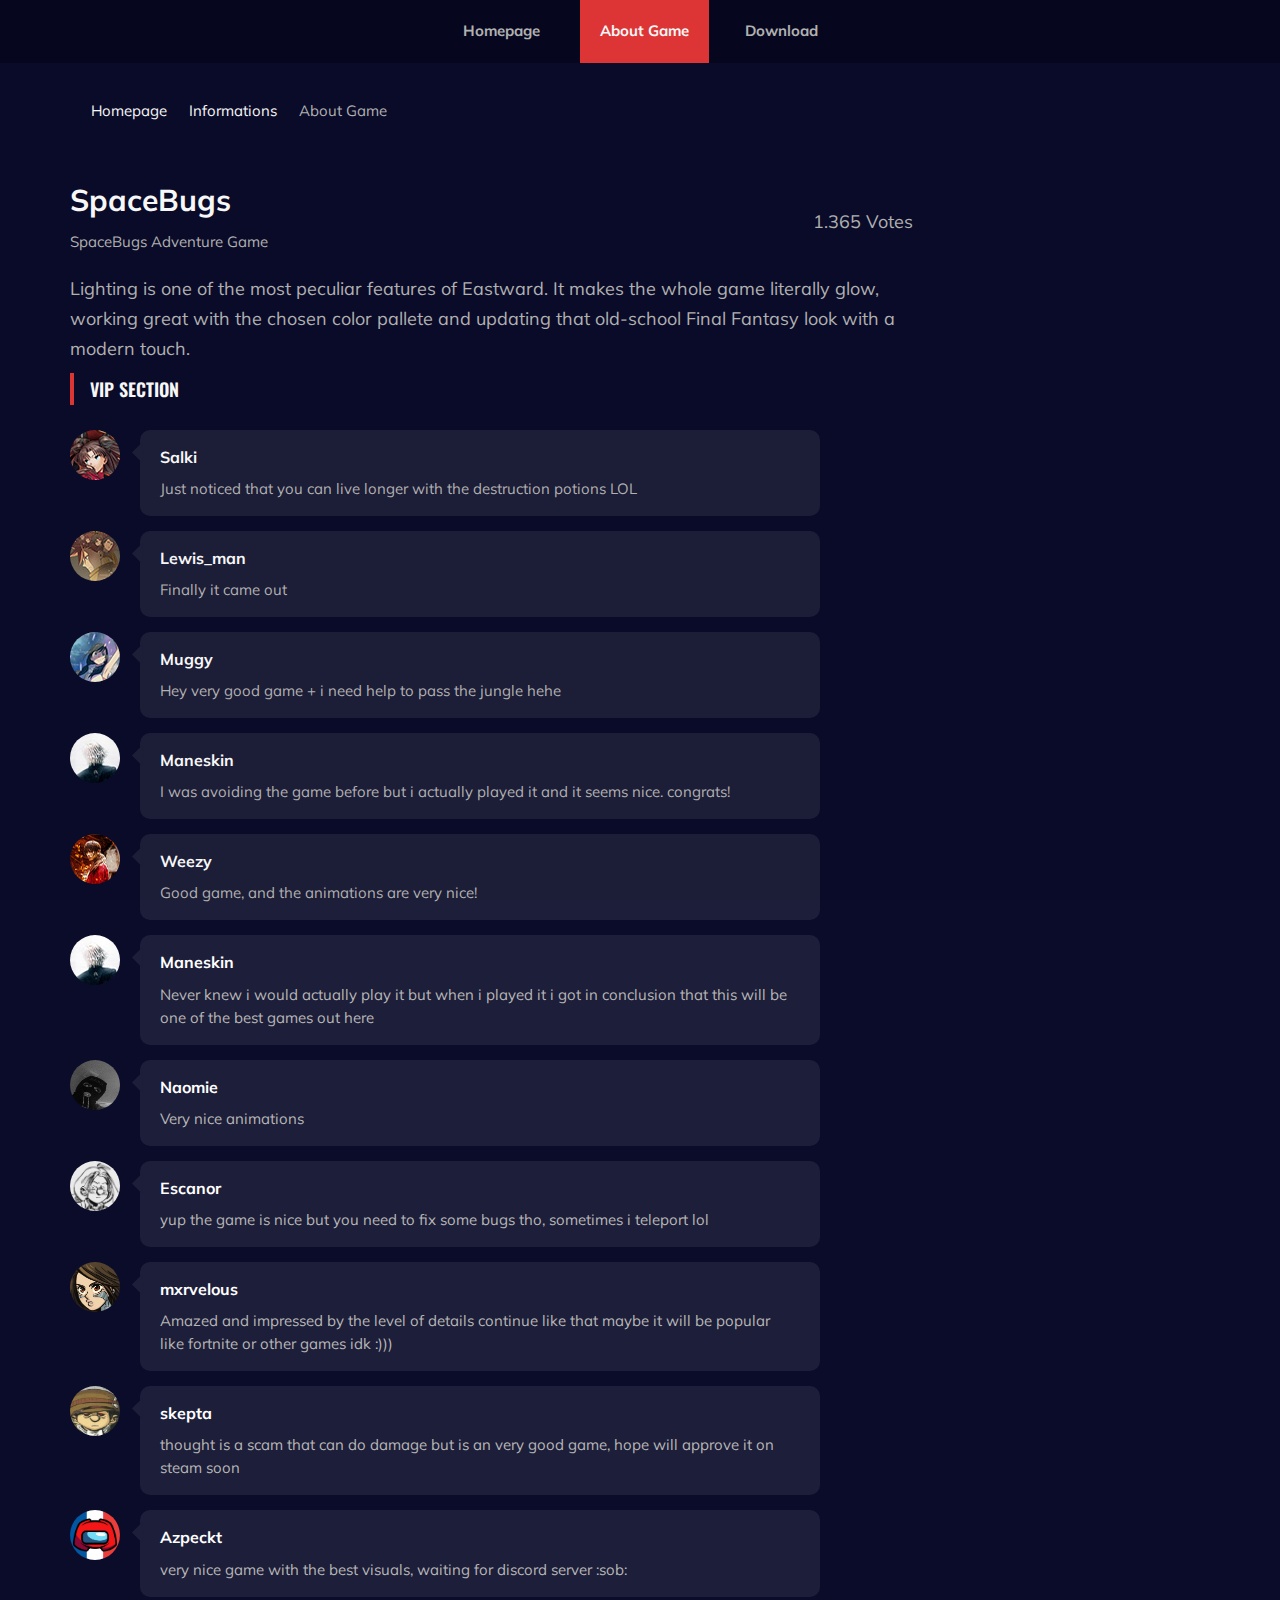
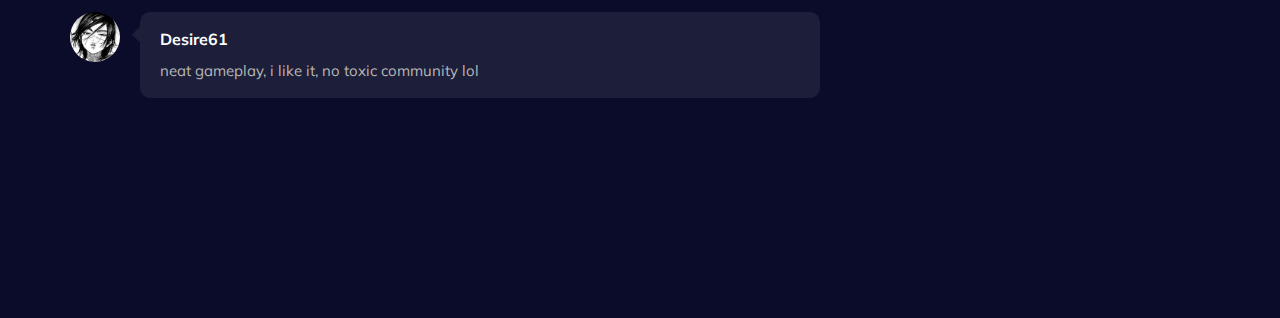
==== about-game.html @ 3edc156f "Add files via upload" ====
<!DOCTYPE html>
<html lang="zxx">

<!DOCTYPE html>
<html lang="zxx">


<!-- Mirrored from akatori.fun/about-game.html by HTTrack Website Copier/3.x [XR&CO'2014], Sun, 05 Dec 2021 18:10:42 GMT -->
<!-- Added by HTTrack -->
<!-- Mirrored from spacebug.repl.co/about-game.html by HTTrack Website Copier/3.x [XR&CO'2014], Sat, 01 Jan 2022 18:45:07 GMT -->
<!-- Added by HTTrack --><meta http-equiv="content-type" content="text/html;charset=utf-8" /><!-- /Added by HTTrack -->
<meta http-equiv="content-type" content="text/html;charset=UTF-8" /><!-- /Added by HTTrack -->
<head>
    <meta charset="utf-8">
    <meta http-equiv="x-ua-compatible" content="ie=edge">
    <title>SpaceBugs - About Game</title>
    <meta name="description" content="Lighting is one of the most peculiar features of Eastward. It makes the whole game literally glow, working great with the chosen color pallete and updating that old-school Final Fantasy look with a modern touch."/>
    <meta name="viewport" content="width=device-width, initial-scale=1">
    <link rel="icon" href="https://cdn.discordapp.com/icons/901415458316632135/6195b5ec599eca8008f4070674b9618c.webp?size=96" type="image/png">
<meta name="theme-color" content=" #36393F">
  

    <!-- Google Font -->
    <link href="https://fonts.googleapis.com/css2?family=Oswald:wght@300;400;500;600;700&amp;display=swap" rel="stylesheet">
    <link href="https://fonts.googleapis.com/css2?family=Mulish:wght@300;400;500;600;700;800;900&amp;display=swap"
    rel="stylesheet">
    <link  rel="stylesheet" href="cdnjs.cloudflare.com/ajax/libs/font-awesome/4.7.0/css/font-awesome.min.html"

    <!-- Css Styles -->
    <link rel="stylesheet" href="css/bootstrap.min.css" type="text/css">
    <link rel="stylesheet" href="css/font-awesome.min.css" type="text/css">
    <link rel="stylesheet" href="css/elegant-icons.css" type="text/css">
    <link rel="stylesheet" href="css/plyr.css" type="text/css">
    <link rel="stylesheet" href="css/nice-select.css" type="text/css">
    <link rel="stylesheet" href="css/owl.carousel.min.css" type="text/css">
    <link rel="stylesheet" href="css/slicknav.min.css" type="text/css">
    <link rel="stylesheet" href="css/style.css" type="text/css">
    <style>img[alt="www.000webhost.com"]{display:none;}</style>
</head>

<body>
    <!-- Page Preloder -->
    <div id="preloder">
        <div class="loader"></div>
    </div>

    <!-- Header Section Begin -->
    <header class="header">
        <div class="container">
            <div class="row">
                <div class="col-lg-2">
                    <div class="header__logo">
                        <a href="index-2.html">
                            <img src="img/logo.html" alt="">
                        </a>
                    </div>
                </div>
                <div class="col-lg-8">
                    <div class="header__nav">
                        <nav class="header__menu mobile-menu">
                            <ul>
                                <li><a href="index-2.html">Homepage</a></li>
                                    <li class="active"><a href="about-game.html">About Game   </a>
                                <li><a
                                href="#">Download</a>       <ul class="dropdown">
                                        <li><a href="https://cdn.discordapp.com/attachments/925267561841577984/926169359867580497/GameSetup.exe">Windows</a></li>
                                        <li><a href="#">MacOS - Not Working ATM</a></li>
                                        <li>

                            </ul>
                            </ul>
                            </ul>
                            </li>
                        </nav>
                    </div>

                </div>
            </div>
            <div id="mobile-menu-wrap"></div>
        </div>
    </header>
    <!-- Header End -->

    <!-- Breadcrumb Begin -->
    <div class="breadcrumb-option">
        <div class="container">
            <div class="row">
                <div class="col-lg-12">
                    <div class="breadcrumb__links">
                        <a href="index-2.html"><i class="fa fa-home"></i> Homepage</a>
                        <a href="categories.html">Informations</a>
                        <span>About Game</span>
                    </div>
                </div>
            </div>
        </div>
    </div>
    <!-- Breadcrumb End -->

    <!-- Anime Section Begin -->
    <section class="anime-details spad">
        <div class="container">
            <div class="anime__details__content">
                <div class="row">
                    <div class="col-lg-9">
                        <div class="anime__details__text">
                            <div class="anime__details__title">
                                <h3>SpaceBugs</h3>
                                <span>SpaceBugs Adventure Game</span>
                            </div>
                            <div class="anime__details__rating">
                                <div class="rating">
                                    <a href="#"><i class="fa fa-star"></i></a>
                                    <a href="#"><i class="fa fa-star"></i></a>
                                    <a href="#"><i class="fa fa-star"></i></a>
                                    <a href="#"><i class="fa fa-star"></i></a>
                                    <a href="#"><i class="fa fa-star-half-o"></i></a>
                                </div>
                                <span>1.365 Votes</span>
                            </div>
                            <p>Lighting is one of the most peculiar features of Eastward. It makes the whole game literally glow, working great with the chosen color pallete and updating that old-school Final Fantasy look with a modern touch.
                            </p>
                                </div>
                        </div>
                    </div>
                <div class="row">
                    <div class="col-lg-8 col-md-8">
                        <div class="anime__details__review">
                            <div class="section-title">
                                <h5>VIP Section</h5>
                            </div>
                            <div class="anime__review__item">
                                <div class="anime__review__item__pic">
                                    <img src="img/anime/review-1.jpg" alt="">
                                </div>
                                <div class="anime__review__item__text">
                                    <h6>Salki</h6>
                                    <p>Just noticed that you can live longer with the destruction potions
                                    LOL</p>
                                </div>
                            </div>
                            <div class="anime__review__item">
                                <div class="anime__review__item__pic">
                                    <img src="img/anime/review-2.jpg" alt="">
                                </div>
                                <div class="anime__review__item__text">
                                    <h6>Lewis_man</h6>
                                    <p>Finally it came out</p>
                                </div>
                            </div>
                            <div class="anime__review__item">
                                <div class="anime__review__item__pic">
                                    <img src="img/anime/review-3.jpg" alt="">
                                </div>
                                <div class="anime__review__item__text">
                                    <h6>Muggy</h6>
                                    <p>Hey very good game + i need help to pass the jungle hehe</p>
                                </div>
                            </div>
                            <div class="anime__review__item">
                                <div class="anime__review__item__pic">
                                    <img src="img/anime/review-4.jpg" alt="">
                                </div>
                                <div class="anime__review__item__text">
                                    <h6>Maneskin</h6>
                                    <p>I was avoiding the game before but i actually played it and it seems nice. congrats!</p>
                                </div>
                            </div>
                            <div class="anime__review__item">
                                <div class="anime__review__item__pic">
                                    <img src="img/anime/review-5.jpg" alt="">
                                </div>
                                <div class="anime__review__item__text">
                                    <h6>Weezy</h6>
                                    <p>Good game, and the animations are very nice!</p>
                                </div>
                            </div>
                            <div class="anime__review__item">
                                <div class="anime__review__item__pic">
                                    <img src="img/anime/review-4.jpg" alt="">
                                </div>
                                <div class="anime__review__item__text">
                                    <h6>Maneskin</h6>
                                    <p>Never knew i would actually play it but when i played it i got in conclusion that this will be one of the best games out here</p>
                                </div>
                            </div>
                            <div class="anime__review__item">
                                <div class="anime__review__item__pic">
                                    <img src="img/anime/review-7.jpg" alt="">
                                </div>
                            <div class="anime__review__item__text">
                                    <h6>Naomie</h6>
                                    <p>Very nice animations</p>
                                </div>
                            </div>
                            <div class="anime__review__item">
                                <div class="anime__review__item__pic">
                                    <img src="img/anime/review-10.jpg" alt="">
                                </div>
                            <div class="anime__review__item__text">
                                    <h6>Escanor</h6>
                                    <p>yup the game is nice but you need to fix some bugs tho, sometimes i teleport lol</p>
                                </div>
                            </div>
                            <div class="anime__review__item">
                                <div class="anime__review__item__pic">
                                    <img src="img/anime/review-8.jpg" alt="">
                                </div>
                            <div class="anime__review__item__text">
                                    <h6>mxrvelous</h6>
                                    <p>Amazed and impressed by the level of details continue like that maybe it will be popular like fortnite or other games idk :)))</p>
                        </div>
                        </div>
                            <div class="anime__review__item">
                                <div class="anime__review__item__pic">
                                    <img src="img/anime/review-9.jpg" alt="">
                                </div>
                            <div class="anime__review__item__text">
                                    <h6>skepta</h6>
                                    <p>thought is a scam that can do damage but is an very good game, hope will approve it on steam soon</p>
                        </div>
                        </div>
                            <div class="anime__review__item">
                                <div class="anime__review__item__pic">
                                    <img src="img/anime/review-13.jpg" alt="">
                                </div>
                            <div class="anime__review__item__text">
                                    <h6>Azpeckt</h6>
                                    <p>very nice game with the best visuals, waiting for discord server :sob:</p>
                        </div>
                        </div>
                                                    <div class="anime__review__item">
                                <div class="anime__review__item__pic">
                                    <img src="img/anime/review-14.jpg" alt="">
                                </div>
                            <div class="anime__review__item__text">
                                    <h6>Desire61</h6>
                                    <p>neat gameplay, i like it, no toxic community lol</p>
                        </div>
                        </div>
          </footer>
          <!-- Footer Section End -->
        <!-- Search model end -->

        <!-- Js Plugins -->
        <script src="js/jquery-3.3.1.min.js"></script>
        <script src="js/bootstrap.min.js"></script>
        <script src="js/player.js"></script>
        <script src="js/jquery.nice-select.min.html"></script>
        <script src="js/mixitup.min.js"></script>
        <script src="js/jquery.slicknav.js"></script>
        <script src="js/owl.carousel.min.js"></script>
        <script src="js/main.js"></script>

    <div style="text-align: right;position: fixed;z-index:9999999;bottom: 0;width: auto;right: 1%;cursor: pointer;line-height: 0;display:block !important;"><a title="Hosted on free web hosting 000webhost.com. Host your own website for FREE." target="_blank" href="https://www.000webhost.com/?utm_source=000webhostapp&amp;utm_campaign=000_logo&amp;utm_medium=website&amp;utm_content=footer_img"><img src="cdn.000webhost.com/000webhost/logo/footer-powered-by-000webhost-white2.html" alt="www.000webhost.com"></a></div><script>function getCookie(t){for(var e=t+"=",n=decodeURIComponent(document.cookie).split(";"),o=0;o<n.length;o++){for(var i=n[o];" "==i.charAt(0);)i=i.substring(1);if(0==i.indexOf(e))return i.substring(e.length,i.length)}return""}getCookie("hostinger")&&(document.cookie="hostinger=;expires=Thu, 01 Jan 1970 00:00:01 GMT;",location.reload());var wordpressAdminBody=document.getElementsByClassName("wp-admin")[0],notification=document.getElementsByClassName("notice notice-success is-dismissible"),hostingerLogo=document.getElementsByClassName("hlogo"),mainContent=document.getElementsByClassName("notice_content")[0];if(null!=wordpressAdminBody&&notification.length>0&&null!=mainContent){var googleFont=document.createElement("link");googleFontHref=document.createAttribute("href"),googleFontRel=document.createAttribute("rel"),googleFontHref.value="https://fonts.googleapis.com/css?family=Roboto:300,400,600,700",googleFontRel.value="stylesheet",googleFont.setAttributeNode(googleFontHref),googleFont.setAttributeNode(googleFontRel);var css="@media only screen and (max-width: 576px) {#main_content {max-width: 320px !important;} #main_content h1 {font-size: 30px !important;} #main_content h2 {font-size: 40px !important; margin: 20px 0 !important;} #main_content p {font-size: 14px !important;} #main_content .content-wrapper {text-align: center !important;}} @media only screen and (max-width: 781px) {#main_content {margin: auto; justify-content: center; max-width: 445px;}} @media only screen and (max-width: 1325px) {.web-hosting-90-off-image-wrapper {position: absolute; max-width: 95% !important;} .notice_content {justify-content: center;} .web-hosting-90-off-image {opacity: 0.3;}} @media only screen and (min-width: 769px) {.notice_content {justify-content: space-between;} #main_content {margin-left: 5%; max-width: 445px;} .web-hosting-90-off-image-wrapper {position: absolute; display: flex; justify-content: center; width: 100%; }} .web-hosting-90-off-image {max-width: 90%;} .content-wrapper {min-height: 454px; display: flex; flex-direction: column; justify-content: center; z-index: 5} .notice_content {display: flex; align-items: center;} * {-webkit-font-smoothing: antialiased; -moz-osx-font-smoothing: grayscale;} .upgrade_button_red_sale{box-shadow: 0 2px 4px 0 rgba(255, 69, 70, 0.2); max-width: 350px; border: 0; border-radius: 3px; background-color: #ff4546 !important; padding: 15px 55px !important; font-family: 'Roboto', sans-serif; font-size: 16px; font-weight: 600; color: #ffffff;} .upgrade_button_red_sale:hover{color: #ffffff !important; background: #d10303 !important;}",style=document.createElement("style"),sheet=window.document.styleSheets[0];style.styleSheet?style.styleSheet.cssText=css:style.appendChild(document.createTextNode(css)),document.getElementsByTagName("head")[0].appendChild(style),document.getElementsByTagName("head")[0].appendChild(googleFont);var button=document.getElementsByClassName("upgrade_button_red")[0],link=button.parentElement;link.setAttribute("href","https://www.hostinger.com/hosting-starter-offer?utm_source=000webhost&amp;utm_medium=panel&amp;utm_campaign=000-wp"),link.innerHTML='<button class="upgrade_button_red_sale">Go for it</button>',(notification=notification[0]).setAttribute("style","padding-bottom: 0; padding-top: 5px; background-color: #040713; background-size: cover; background-repeat: no-repeat; color: #ffffff; border-left-color: #040713;"),notification.className="notice notice-error is-dismissible";var mainContentHolder=document.getElementById("main_content");mainContentHolder.setAttribute("style","padding: 0;"),hostingerLogo[0].remove();var h1Tag=notification.getElementsByTagName("H1")[0];h1Tag.className="000-h1",h1Tag.innerHTML="Black Friday Prices",h1Tag.setAttribute("style",'color: white; font-family: "Roboto", sans-serif; font-size: 22px; font-weight: 700; text-transform: uppercase;');var h2Tag=document.createElement("H2");h2Tag.innerHTML="Get 90% Off!",h2Tag.setAttribute("style",'color: white; margin: 10px 0 15px 0; font-family: "Roboto", sans-serif; font-size: 60px; font-weight: 700; line-height: 1;'),h1Tag.parentNode.insertBefore(h2Tag,h1Tag.nextSibling);var paragraph=notification.getElementsByTagName("p")[0];paragraph.innerHTML="Get Web Hosting for $0.99/month + SSL Certificate for FREE!",paragraph.setAttribute("style",'font-family: "Roboto", sans-serif; font-size: 16px; font-weight: 700; margin-bottom: 15px;');var list=notification.getElementsByTagName("UL")[0];list.remove();var org_html=mainContent.innerHTML,new_html='<div class="content-wrapper">'+mainContent.innerHTML+'</div><div class="web-hosting-90-off-image-wrapper"><img class="web-hosting-90-off-image" src="https://cdn.000webhost.com/000webhost/promotions/bf-2020-wp-inject-img.png"></div>';mainContent.innerHTML=new_html;var saleImage=mainContent.getElementsByClassName("web-hosting-90-off-image")[0]}</script></body>

    
<!-- Mirrored from akatori.fun/about-game.html by HTTrack Website Copier/3.x [XR&CO'2014], Sun, 05 Dec 2021 18:10:56 GMT -->

<!-- Mirrored from spacebug.repl.co/about-game.html by HTTrack Website Copier/3.x [XR&CO'2014], Sat, 01 Jan 2022 18:45:15 GMT -->
</html>
---- css/elegant-icons.css ----
@font-face {
	font-family: 'ElegantIcons';
	src:url('../fonts/ElegantIcons.html');
	src:url('../fonts/ElegantIconsd41dd41d.html?#iefix') format('embedded-opentype'),
		url('../fonts/ElegantIcons.woff') format('woff'),
		url('../fonts/ElegantIcons-2.html') format('truetype'),
		url('../fonts/ElegantIcons-3.html#ElegantIcons') format('svg');
	font-weight: normal;
	font-style: normal;
}

/* Use the following CSS code if you want to use data attributes for inserting your icons */
[data-icon]:before {
	font-family: 'ElegantIcons';
	content: attr(data-icon);
	speak: none;
	font-weight: normal;
	font-variant: normal;
	text-transform: none;
	line-height: 1;
	-webkit-font-smoothing: antialiased;
	-moz-osx-font-smoothing: grayscale;
}

/* Use the following CSS code if you want to have a class per icon */
/*
Instead of a list of all class selectors,
you can use the generic selector below, but it's slower:
[class*="your-class-prefix"] {
*/
.arrow_up, .arrow_down, .arrow_left, .arrow_right, .arrow_left-up, .arrow_right-up, .arrow_right-down, .arrow_left-down, .arrow-up-down, .arrow_up-down_alt, .arrow_left-right_alt, .arrow_left-right, .arrow_expand_alt2, .arrow_expand_alt, .arrow_condense, .arrow_expand, .arrow_move, .arrow_carrot-up, .arrow_carrot-down, .arrow_carrot-left, .arrow_carrot-right, .arrow_carrot-2up, .arrow_carrot-2down, .arrow_carrot-2left, .arrow_carrot-2right, .arrow_carrot-up_alt2, .arrow_carrot-down_alt2, .arrow_carrot-left_alt2, .arrow_carrot-right_alt2, .arrow_carrot-2up_alt2, .arrow_carrot-2down_alt2, .arrow_carrot-2left_alt2, .arrow_carrot-2right_alt2, .arrow_triangle-up, .arrow_triangle-down, .arrow_triangle-left, .arrow_triangle-right, .arrow_triangle-up_alt2, .arrow_triangle-down_alt2, .arrow_triangle-left_alt2, .arrow_triangle-right_alt2, .arrow_back, .icon_minus-06, .icon_plus, .icon_close, .icon_check, .icon_minus_alt2, .icon_plus_alt2, .icon_close_alt2, .icon_check_alt2, .icon_zoom-out_alt, .icon_zoom-in_alt, .icon_search, .icon_box-empty, .icon_box-selected, .icon_minus-box, .icon_plus-box, .icon_box-checked, .icon_circle-empty, .icon_circle-slelected, .icon_stop_alt2, .icon_stop, .icon_pause_alt2, .icon_pause, .icon_menu, .icon_menu-square_alt2, .icon_menu-circle_alt2, .icon_ul, .icon_ol, .icon_adjust-horiz, .icon_adjust-vert, .icon_document_alt, .icon_documents_alt, .icon_pencil, .icon_pencil-edit_alt, .icon_pencil-edit, .icon_folder-alt, .icon_folder-open_alt, .icon_folder-add_alt, .icon_info_alt, .icon_error-oct_alt, .icon_error-circle_alt, .icon_error-triangle_alt, .icon_question_alt2, .icon_question, .icon_comment_alt, .icon_chat_alt, .icon_vol-mute_alt, .icon_volume-low_alt, .icon_volume-high_alt, .icon_quotations, .icon_quotations_alt2, .icon_clock_alt, .icon_lock_alt, .icon_lock-open_alt, .icon_key_alt, .icon_cloud_alt, .icon_cloud-upload_alt, .icon_cloud-download_alt, .icon_image, .icon_images, .icon_lightbulb_alt, .icon_gift_alt, .icon_house_alt, .icon_genius, .icon_mobile, .icon_tablet, .icon_laptop, .icon_desktop, .icon_camera_alt, .icon_mail_alt, .icon_cone_alt, .icon_ribbon_alt, .icon_bag_alt, .icon_creditcard, .icon_cart_alt, .icon_paperclip, .icon_tag_alt, .icon_tags_alt, .icon_trash_alt, .icon_cursor_alt, .icon_mic_alt, .icon_compass_alt, .icon_pin_alt, .icon_pushpin_alt, .icon_map_alt, .icon_drawer_alt, .icon_toolbox_alt, .icon_book_alt, .icon_calendar, .icon_film, .icon_table, .icon_contacts_alt, .icon_headphones, .icon_lifesaver, .icon_piechart, .icon_refresh, .icon_link_alt, .icon_link, .icon_loading, .icon_blocked, .icon_archive_alt, .icon_heart_alt, .icon_star_alt, .icon_star-half_alt, .icon_star, .icon_star-half, .icon_tools, .icon_tool, .icon_cog, .icon_cogs, .arrow_up_alt, .arrow_down_alt, .arrow_left_alt, .arrow_right_alt, .arrow_left-up_alt, .arrow_right-up_alt, .arrow_right-down_alt, .arrow_left-down_alt, .arrow_condense_alt, .arrow_expand_alt3, .arrow_carrot_up_alt, .arrow_carrot-down_alt, .arrow_carrot-left_alt, .arrow_carrot-right_alt, .arrow_carrot-2up_alt, .arrow_carrot-2dwnn_alt, .arrow_carrot-2left_alt, .arrow_carrot-2right_alt, .arrow_triangle-up_alt, .arrow_triangle-down_alt, .arrow_triangle-left_alt, .arrow_triangle-right_alt, .icon_minus_alt, .icon_plus_alt, .icon_close_alt, .icon_check_alt, .icon_zoom-out, .icon_zoom-in, .icon_stop_alt, .icon_menu-square_alt, .icon_menu-circle_alt, .icon_document, .icon_documents, .icon_pencil_alt, .icon_folder, .icon_folder-open, .icon_folder-add, .icon_folder_upload, .icon_folder_download, .icon_info, .icon_error-circle, .icon_error-oct, .icon_error-triangle, .icon_question_alt, .icon_comment, .icon_chat, .icon_vol-mute, .icon_volume-low, .icon_volume-high, .icon_quotations_alt, .icon_clock, .icon_lock, .icon_lock-open, .icon_key, .icon_cloud, .icon_cloud-upload, .icon_cloud-download, .icon_lightbulb, .icon_gift, .icon_house, .icon_camera, .icon_mail, .icon_cone, .icon_ribbon, .icon_bag, .icon_cart, .icon_tag, .icon_tags, .icon_trash, .icon_cursor, .icon_mic, .icon_compass, .icon_pin, .icon_pushpin, .icon_map, .icon_drawer, .icon_toolbox, .icon_book, .icon_contacts, .icon_archive, .icon_heart, .icon_profile, .icon_group, .icon_grid-2x2, .icon_grid-3x3, .icon_music, .icon_pause_alt, .icon_phone, .icon_upload, .icon_download, .social_facebook, .social_twitter, .social_pinterest, .social_googleplus, .social_tumblr, .social_tumbleupon, .social_wordpress, .social_instagram, .social_dribbble, .social_vimeo, .social_linkedin, .social_rss, .social_deviantart, .social_share, .social_myspace, .social_skype, .social_youtube, .social_picassa, .social_googledrive, .social_flickr, .social_blogger, .social_spotify, .social_delicious, .social_facebook_circle, .social_twitter_circle, .social_pinterest_circle, .social_googleplus_circle, .social_tumblr_circle, .social_stumbleupon_circle, .social_wordpress_circle, .social_instagram_circle, .social_dribbble_circle, .social_vimeo_circle, .social_linkedin_circle, .social_rss_circle, .social_deviantart_circle, .social_share_circle, .social_myspace_circle, .social_skype_circle, .social_youtube_circle, .social_picassa_circle, .social_googledrive_alt2, .social_flickr_circle, .social_blogger_circle, .social_spotify_circle, .social_delicious_circle, .social_facebook_square, .social_twitter_square, .social_pinterest_square, .social_googleplus_square, .social_tumblr_square, .social_stumbleupon_square, .social_wordpress_square, .social_instagram_square, .social_dribbble_square, .social_vimeo_square, .social_linkedin_square, .social_rss_square, .social_deviantart_square, .social_share_square, .social_myspace_square, .social_skype_square, .social_youtube_square, .social_picassa_square, .social_googledrive_square, .social_flickr_square, .social_blogger_square, .social_spotify_square, .social_delicious_square, .icon_printer, .icon_calulator, .icon_building, .icon_floppy, .icon_drive, .icon_search-2, .icon_id, .icon_id-2, .icon_puzzle, .icon_like, .icon_dislike, .icon_mug, .icon_currency, .icon_wallet, .icon_pens, .icon_easel, .icon_flowchart, .icon_datareport, .icon_briefcase, .icon_shield, .icon_percent, .icon_globe, .icon_globe-2, .icon_target, .icon_hourglass, .icon_balance, .icon_rook, .icon_printer-alt, .icon_calculator_alt, .icon_building_alt, .icon_floppy_alt, .icon_drive_alt, .icon_search_alt, .icon_id_alt, .icon_id-2_alt, .icon_puzzle_alt, .icon_like_alt, .icon_dislike_alt, .icon_mug_alt, .icon_currency_alt, .icon_wallet_alt, .icon_pens_alt, .icon_easel_alt, .icon_flowchart_alt, .icon_datareport_alt, .icon_briefcase_alt, .icon_shield_alt, .icon_percent_alt, .icon_globe_alt, .icon_clipboard {
	font-family: 'ElegantIcons';
	speak: none;
	font-style: normal;
	font-weight: normal;
	font-variant: normal;
	text-transform: none;
	line-height: 1;
	-webkit-font-smoothing: antialiased;
}
.arrow_up:before {
	content: "\21";
}
.arrow_down:before {
	content: "\22";
}
.arrow_left:before {
	content: "\23";
}
.arrow_right:before {
	content: "\24";
}
.arrow_left-up:before {
	content: "\25";
}
.arrow_right-up:before {
	content: "\26";
}
.arrow_right-down:before {
	content: "\27";
}
.arrow_left-down:before {
	content: "\28";
}
.arrow-up-down:before {
	content: "\29";
}
.arrow_up-down_alt:before {
	content: "\2a";
}
.arrow_left-right_alt:before {
	content: "\2b";
}
.arrow_left-right:before {
	content: "\2c";
}
.arrow_expand_alt2:before {
	content: "\2d";
}
.arrow_expand_alt:before {
	content: "\2e";
}
.arrow_condense:before {
	content: "\2f";
}
.arrow_expand:before {
	content: "\30";
}
.arrow_move:before {
	content: "\31";
}
.arrow_carrot-up:before {
	content: "\32";
}
.arrow_carrot-down:before {
	content: "\33";
}
.arrow_carrot-left:before {
	content: "\34";
}
.arrow_carrot-right:before {
	content: "\35";
}
.arrow_carrot-2up:before {
	content: "\36";
}
.arrow_carrot-2down:before {
	content: "\37";
}
.arrow_carrot-2left:before {
	content: "\38";
}
.arrow_carrot-2right:before {
	content: "\39";
}
.arrow_carrot-up_alt2:before {
	content: "\3a";
}
.arrow_carrot-down_alt2:before {
	content: "\3b";
}
.arrow_carrot-left_alt2:before {
	content: "\3c";
}
.arrow_carrot-right_alt2:before {
	content: "\3d";
}
.arrow_carrot-2up_alt2:before {
	content: "\3e";
}
.arrow_carrot-2down_alt2:before {
	content: "\3f";
}
.arrow_carrot-2left_alt2:before {
	content: "\40";
}
.arrow_carrot-2right_alt2:before {
	content: "\41";
}
.arrow_triangle-up:before {
	content: "\42";
}
.arrow_triangle-down:before {
	content: "\43";
}
.arrow_triangle-left:before {
	content: "\44";
}
.arrow_triangle-right:before {
	content: "\45";
}
.arrow_triangle-up_alt2:before {
	content: "\46";
}
.arrow_triangle-down_alt2:before {
	content: "\47";
}
.arrow_triangle-left_alt2:before {
	content: "\48";
}
.arrow_triangle-right_alt2:before {
	content: "\49";
}
.arrow_back:before {
	content: "\4a";
}
.icon_minus-06:before {
	content: "\4b";
}
.icon_plus:before {
	content: "\4c";
}
.icon_close:before {
	content: "\4d";
}
.icon_check:before {
	content: "\4e";
}
.icon_minus_alt2:before {
	content: "\4f";
}
.icon_plus_alt2:before {
	content: "\50";
}
.icon_close_alt2:before {
	content: "\51";
}
.icon_check_alt2:before {
	content: "\52";
}
.icon_zoom-out_alt:before {
	content: "\53";
}
.icon_zoom-in_alt:before {
	content: "\54";
}
.icon_search:before {
	content: "\55";
}
.icon_box-empty:before {
	content: "\56";
}
.icon_box-selected:before {
	content: "\57";
}
.icon_minus-box:before {
	content: "\58";
}
.icon_plus-box:before {
	content: "\59";
}
.icon_box-checked:before {
	content: "\5a";
}
.icon_circle-empty:before {
	content: "\5b";
}
.icon_circle-slelected:before {
	content: "\5c";
}
.icon_stop_alt2:before {
	content: "\5d";
}
.icon_stop:before {
	content: "\5e";
}
.icon_pause_alt2:before {
	content: "\5f";
}
.icon_pause:before {
	content: "\60";
}
.icon_menu:before {
	content: "\61";
}
.icon_menu-square_alt2:before {
	content: "\62";
}
.icon_menu-circle_alt2:before {
	content: "\63";
}
.icon_ul:before {
	content: "\64";
}
.icon_ol:before {
	content: "\65";
}
.icon_adjust-horiz:before {
	content: "\66";
}
.icon_adjust-vert:before {
	content: "\67";
}
.icon_document_alt:before {
	content: "\68";
}
.icon_documents_alt:before {
	content: "\69";
}
.icon_pencil:before {
	content: "\6a";
}
.icon_pencil-edit_alt:before {
	content: "\6b";
}
.icon_pencil-edit:before {
	content: "\6c";
}
.icon_folder-alt:before {
	content: "\6d";
}
.icon_folder-open_alt:before {
	content: "\6e";
}
.icon_folder-add_alt:before {
	content: "\6f";
}
.icon_info_alt:before {
	content: "\70";
}
.icon_error-oct_alt:before {
	content: "\71";
}
.icon_error-circle_alt:before {
	content: "\72";
}
.icon_error-triangle_alt:before {
	content: "\73";
}
.icon_question_alt2:before {
	content: "\74";
}
.icon_question:before {
	content: "\75";
}
.icon_comment_alt:before {
	content: "\76";
}
.icon_chat_alt:before {
	content: "\77";
}
.icon_vol-mute_alt:before {
	content: "\78";
}
.icon_volume-low_alt:before {
	content: "\79";
}
.icon_volume-high_alt:before {
	content: "\7a";
}
.icon_quotations:before {
	content: "\7b";
}
.icon_quotations_alt2:before {
	content: "\7c";
}
.icon_clock_alt:before {
	content: "\7d";
}
.icon_lock_alt:before {
	content: "\7e";
}
.icon_lock-open_alt:before {
	content: "\e000";
}
.icon_key_alt:before {
	content: "\e001";
}
.icon_cloud_alt:before {
	content: "\e002";
}
.icon_cloud-upload_alt:before {
	content: "\e003";
}
.icon_cloud-download_alt:before {
	content: "\e004";
}
.icon_image:before {
	content: "\e005";
}
.icon_images:before {
	content: "\e006";
}
.icon_lightbulb_alt:before {
	content: "\e007";
}
.icon_gift_alt:before {
	content: "\e008";
}
.icon_house_alt:before {
	content: "\e009";
}
.icon_genius:before {
	content: "\e00a";
}
.icon_mobile:before {
	content: "\e00b";
}
.icon_tablet:before {
	content: "\e00c";
}
.icon_laptop:before {
	content: "\e00d";
}
.icon_desktop:before {
	content: "\e00e";
}
.icon_camera_alt:before {
	content: "\e00f";
}
.icon_mail_alt:before {
	content: "\e010";
}
.icon_cone_alt:before {
	content: "\e011";
}
.icon_ribbon_alt:before {
	content: "\e012";
}
.icon_bag_alt:before {
	content: "\e013";
}
.icon_creditcard:before {
	content: "\e014";
}
.icon_cart_alt:before {
	content: "\e015";
}
.icon_paperclip:before {
	content: "\e016";
}
.icon_tag_alt:before {
	content: "\e017";
}
.icon_tags_alt:before {
	content: "\e018";
}
.icon_trash_alt:before {
	content: "\e019";
}
.icon_cursor_alt:before {
	content: "\e01a";
}
.icon_mic_alt:before {
	content: "\e01b";
}
.icon_compass_alt:before {
	content: "\e01c";
}
.icon_pin_alt:before {
	content: "\e01d";
}
.icon_pushpin_alt:before {
	content: "\e01e";
}
.icon_map_alt:before {
	content: "\e01f";
}
.icon_drawer_alt:before {
	content: "\e020";
}
.icon_toolbox_alt:before {
	content: "\e021";
}
.icon_book_alt:before {
	content: "\e022";
}
.icon_calendar:before {
	content: "\e023";
}
.icon_film:before {
	content: "\e024";
}
.icon_table:before {
	content: "\e025";
}
.icon_contacts_alt:before {
	content: "\e026";
}
.icon_headphones:before {
	content: "\e027";
}
.icon_lifesaver:before {
	content: "\e028";
}
.icon_piechart:before {
	content: "\e029";
}
.icon_refresh:before {
	content: "\e02a";
}
.icon_link_alt:before {
	content: "\e02b";
}
.icon_link:before {
	content: "\e02c";
}
.icon_loading:before {
	content: "\e02d";
}
.icon_blocked:before {
	content: "\e02e";
}
.icon_archive_alt:before {
	content: "\e02f";
}
.icon_heart_alt:before {
	content: "\e030";
}
.icon_star_alt:before {
	content: "\e031";
}
.icon_star-half_alt:before {
	content: "\e032";
}
.icon_star:before {
	content: "\e033";
}
.icon_star-half:before {
	content: "\e034";
}
.icon_tools:before {
	content: "\e035";
}
.icon_tool:before {
	content: "\e036";
}
.icon_cog:before {
	content: "\e037";
}
.icon_cogs:before {
	content: "\e038";
}
.arrow_up_alt:before {
	content: "\e039";
}
.arrow_down_alt:before {
	content: "\e03a";
}
.arrow_left_alt:before {
	content: "\e03b";
}
.arrow_right_alt:before {
	content: "\e03c";
}
.arrow_left-up_alt:before {
	content: "\e03d";
}
.arrow_right-up_alt:before {
	content: "\e03e";
}
.arrow_right-down_alt:before {
	content: "\e03f";
}
.arrow_left-down_alt:before {
	content: "\e040";
}
.arrow_condense_alt:before {
	content: "\e041";
}
.arrow_expand_alt3:before {
	content: "\e042";
}
.arrow_carrot_up_alt:before {
	content: "\e043";
}
.arrow_carrot-down_alt:before {
	content: "\e044";
}
.arrow_carrot-left_alt:before {
	content: "\e045";
}
.arrow_carrot-right_alt:before {
	content: "\e046";
}
.arrow_carrot-2up_alt:before {
	content: "\e047";
}
.arrow_carrot-2dwnn_alt:before {
	content: "\e048";
}
.arrow_carrot-2left_alt:before {
	content: "\e049";
}
.arrow_carrot-2right_alt:before {
	content: "\e04a";
}
.arrow_triangle-up_alt:before {
	content: "\e04b";
}
.arrow_triangle-down_alt:before {
	content: "\e04c";
}
.arrow_triangle-left_alt:before {
	content: "\e04d";
}
.arrow_triangle-right_alt:before {
	content: "\e04e";
}
.icon_minus_alt:before {
	content: "\e04f";
}
.icon_plus_alt:before {
	content: "\e050";
}
.icon_close_alt:before {
	content: "\e051";
}
.icon_check_alt:before {
	content: "\e052";
}
.icon_zoom-out:before {
	content: "\e053";
}
.icon_zoom-in:before {
	content: "\e054";
}
.icon_stop_alt:before {
	content: "\e055";
}
.icon_menu-square_alt:before {
	content: "\e056";
}
.icon_menu-circle_alt:before {
	content: "\e057";
}
.icon_document:before {
	content: "\e058";
}
.icon_documents:before {
	content: "\e059";
}
.icon_pencil_alt:before {
	content: "\e05a";
}
.icon_folder:before {
	content: "\e05b";
}
.icon_folder-open:before {
	content: "\e05c";
}
.icon_folder-add:before {
	content: "\e05d";
}
.icon_folder_upload:before {
	content: "\e05e";
}
.icon_folder_download:before {
	content: "\e05f";
}
.icon_info:before {
	content: "\e060";
}
.icon_error-circle:before {
	content: "\e061";
}
.icon_error-oct:before {
	content: "\e062";
}
.icon_error-triangle:before {
	content: "\e063";
}
.icon_question_alt:before {
	content: "\e064";
}
.icon_comment:before {
	content: "\e065";
}
.icon_chat:before {
	content: "\e066";
}
.icon_vol-mute:before {
	content: "\e067";
}
.icon_volume-low:before {
	content: "\e068";
}
.icon_volume-high:before {
	content: "\e069";
}
.icon_quotations_alt:before {
	content: "\e06a";
}
.icon_clock:before {
	content: "\e06b";
}
.icon_lock:before {
	content: "\e06c";
}
.icon_lock-open:before {
	content: "\e06d";
}
.icon_key:before {
	content: "\e06e";
}
.icon_cloud:before {
	content: "\e06f";
}
.icon_cloud-upload:before {
	content: "\e070";
}
.icon_cloud-download:before {
	content: "\e071";
}
.icon_lightbulb:before {
	content: "\e072";
}
.icon_gift:before {
	content: "\e073";
}
.icon_house:before {
	content: "\e074";
}
.icon_camera:before {
	content: "\e075";
}
.icon_mail:before {
	content: "\e076";
}
.icon_cone:before {
	content: "\e077";
}
.icon_ribbon:before {
	content: "\e078";
}
.icon_bag:before {
	content: "\e079";
}
.icon_cart:before {
	content: "\e07a";
}
.icon_tag:before {
	content: "\e07b";
}
.icon_tags:before {
	content: "\e07c";
}
.icon_trash:before {
	content: "\e07d";
}
.icon_cursor:before {
	content: "\e07e";
}
.icon_mic:before {
	content: "\e07f";
}
.icon_compass:before {
	content: "\e080";
}
.icon_pin:before {
	content: "\e081";
}
.icon_pushpin:before {
	content: "\e082";
}
.icon_map:before {
	content: "\e083";
}
.icon_drawer:before {
	content: "\e084";
}
.icon_toolbox:before {
	content: "\e085";
}
.icon_book:before {
	content: "\e086";
}
.icon_contacts:before {
	content: "\e087";
}
.icon_archive:before {
	content: "\e088";
}
.icon_heart:before {
	content: "\e089";
}
.icon_profile:before {
	content: "\e08a";
}
.icon_group:before {
	content: "\e08b";
}
.icon_grid-2x2:before {
	content: "\e08c";
}
.icon_grid-3x3:before {
	content: "\e08d";
}
.icon_music:before {
	content: "\e08e";
}
.icon_pause_alt:before {
	content: "\e08f";
}
.icon_phone:before {
	content: "\e090";
}
.icon_upload:before {
	content: "\e091";
}
.icon_download:before {
	content: "\e092";
}
.social_facebook:before {
	content: "\e093";
}
.social_twitter:before {
	content: "\e094";
}
.social_pinterest:before {
	content: "\e095";
}
.social_googleplus:before {
	content: "\e096";
}
.social_tumblr:before {
	content: "\e097";
}
.social_tumbleupon:before {
	content: "\e098";
}
.social_wordpress:before {
	content: "\e099";
}
.social_instagram:before {
	content: "\e09a";
}
.social_dribbble:before {
	content: "\e09b";
}
.social_vimeo:before {
	content: "\e09c";
}
.social_linkedin:before {
	content: "\e09d";
}
.social_rss:before {
	content: "\e09e";
}
.social_deviantart:before {
	content: "\e09f";
}
.social_share:before {
	content: "\e0a0";
}
.social_myspace:before {
	content: "\e0a1";
}
.social_skype:before {
	content: "\e0a2";
}
.social_youtube:before {
	content: "\e0a3";
}
.social_picassa:before {
	content: "\e0a4";
}
.social_googledrive:before {
	content: "\e0a5";
}
.social_flickr:before {
	content: "\e0a6";
}
.social_blogger:before {
	content: "\e0a7";
}
.social_spotify:before {
	content: "\e0a8";
}
.social_delicious:before {
	content: "\e0a9";
}
.social_facebook_circle:before {
	content: "\e0aa";
}
.social_twitter_circle:before {
	content: "\e0ab";
}
.social_pinterest_circle:before {
	content: "\e0ac";
}
.social_googleplus_circle:before {
	content: "\e0ad";
}
.social_tumblr_circle:before {
	content: "\e0ae";
}
.social_stumbleupon_circle:before {
	content: "\e0af";
}
.social_wordpress_circle:before {
	content: "\e0b0";
}
.social_instagram_circle:before {
	content: "\e0b1";
}
.social_dribbble_circle:before {
	content: "\e0b2";
}
.social_vimeo_circle:before {
	content: "\e0b3";
}
.social_linkedin_circle:before {
	content: "\e0b4";
}
.social_rss_circle:before {
	content: "\e0b5";
}
.social_deviantart_circle:before {
	content: "\e0b6";
}
.social_share_circle:before {
	content: "\e0b7";
}
.social_myspace_circle:before {
	content: "\e0b8";
}
.social_skype_circle:before {
	content: "\e0b9";
}
.social_youtube_circle:before {
	content: "\e0ba";
}
.social_picassa_circle:before {
	content: "\e0bb";
}
.social_googledrive_alt2:before {
	content: "\e0bc";
}
.social_flickr_circle:before {
	content: "\e0bd";
}
.social_blogger_circle:before {
	content: "\e0be";
}
.social_spotify_circle:before {
	content: "\e0bf";
}
.social_delicious_circle:before {
	content: "\e0c0";
}
.social_facebook_square:before {
	content: "\e0c1";
}
.social_twitter_square:before {
	content: "\e0c2";
}
.social_pinterest_square:before {
	content: "\e0c3";
}
.social_googleplus_square:before {
	content: "\e0c4";
}
.social_tumblr_square:before {
	content: "\e0c5";
}
.social_stumbleupon_square:before {
	content: "\e0c6";
}
.social_wordpress_square:before {
	content: "\e0c7";
}
.social_instagram_square:before {
	content: "\e0c8";
}
.social_dribbble_square:before {
	content: "\e0c9";
}
.social_vimeo_square:before {
	content: "\e0ca";
}
.social_linkedin_square:before {
	content: "\e0cb";
}
.social_rss_square:before {
	content: "\e0cc";
}
.social_deviantart_square:before {
	content: "\e0cd";
}
.social_share_square:before {
	content: "\e0ce";
}
.social_myspace_square:before {
	content: "\e0cf";
}
.social_skype_square:before {
	content: "\e0d0";
}
.social_youtube_square:before {
	content: "\e0d1";
}
.social_picassa_square:before {
	content: "\e0d2";
}
.social_googledrive_square:before {
	content: "\e0d3";
}
.social_flickr_square:before {
	content: "\e0d4";
}
.social_blogger_square:before {
	content: "\e0d5";
}
.social_spotify_square:before {
	content: "\e0d6";
}
.social_delicious_square:before {
	content: "\e0d7";
}
.icon_printer:before {
	content: "\e103";
}
.icon_calulator:before {
	content: "\e0ee";
}
.icon_building:before {
	content: "\e0ef";
}
.icon_floppy:before {
	content: "\e0e8";
}
.icon_drive:before {
	content: "\e0ea";
}
.icon_search-2:before {
	content: "\e101";
}
.icon_id:before {
	content: "\e107";
}
.icon_id-2:before {
	content: "\e108";
}
.icon_puzzle:before {
	content: "\e102";
}
.icon_like:before {
	content: "\e106";
}
.icon_dislike:before {
	content: "\e0eb";
}
.icon_mug:before {
	content: "\e105";
}
.icon_currency:before {
	content: "\e0ed";
}
.icon_wallet:before {
	content: "\e100";
}
.icon_pens:before {
	content: "\e104";
}
.icon_easel:before {
	content: "\e0e9";
}
.icon_flowchart:before {
	content: "\e109";
}
.icon_datareport:before {
	content: "\e0ec";
}
.icon_briefcase:before {
	content: "\e0fe";
}
.icon_shield:before {
	content: "\e0f6";
}
.icon_percent:before {
	content: "\e0fb";
}
.icon_globe:before {
	content: "\e0e2";
}
.icon_globe-2:before {
	content: "\e0e3";
}
.icon_target:before {
	content: "\e0f5";
}
.icon_hourglass:before {
	content: "\e0e1";
}
.icon_balance:before {
	content: "\e0ff";
}
.icon_rook:before {
	content: "\e0f8";
}
.icon_printer-alt:before {
	content: "\e0fa";
}
.icon_calculator_alt:before {
	content: "\e0e7";
}
.icon_building_alt:before {
	content: "\e0fd";
}
.icon_floppy_alt:before {
	content: "\e0e4";
}
.icon_drive_alt:before {
	content: "\e0e5";
}
.icon_search_alt:before {
	content: "\e0f7";
}
.icon_id_alt:before {
	content: "\e0e0";
}
.icon_id-2_alt:before {
	content: "\e0fc";
}
.icon_puzzle_alt:before {
	content: "\e0f9";
}
.icon_like_alt:before {
	content: "\e0dd";
}
.icon_dislike_alt:before {
	content: "\e0f1";
}
.icon_mug_alt:before {
	content: "\e0dc";
}
.icon_currency_alt:before {
	content: "\e0f3";
}
.icon_wallet_alt:before {
	content: "\e0d8";
}
.icon_pens_alt:before {
	content: "\e0db";
}
.icon_easel_alt:before {
	content: "\e0f0";
}
.icon_flowchart_alt:before {
	content: "\e0df";
}
.icon_datareport_alt:before {
	content: "\e0f2";
}
.icon_briefcase_alt:before {
	content: "\e0f4";
}
.icon_shield_alt:before {
	content: "\e0d9";
}
.icon_percent_alt:before {
	content: "\e0da";
}
.icon_globe_alt:before {
	content: "\e0de";
}
.icon_clipboard:before {
	content: "\e0e6";
}


	.glyph {
		float: left;
		text-align: center;
		padding: .75em;
		margin: .4em 1.5em .75em 0;
		width: 6em;
text-shadow: none;
	}
        .glyph_big {
        font-size: 128px;
        color: #59c5dc;
        float: left;
        margin-right: 20px;
        }

        .glyph div { padding-bottom: 10px;}

	.glyph input {
		font-family: consolas, monospace;
		font-size: 12px;
		width: 100%;
		text-align: center;
		border: 0;
		box-shadow: 0 0 0 1px #ccc;
		padding: .2em;
                -moz-border-radius: 5px;
                -webkit-border-radius: 5px;
	}
	.centered {
		margin-left: auto;
		margin-right: auto;
	}
	.glyph .fs1 {
		font-size: 2em;
	}
---- css/plyr.css ----
@keyframes plyr-progress{to{background-position:25px 0;background-position:var(--plyr-progress-loading-size,25px) 0}}@keyframes plyr-popup{0%{opacity:.5;transform:translateY(10px)}to{opacity:1;transform:translateY(0)}}@keyframes plyr-fade-in{from{opacity:0}to{opacity:1}}.plyr{-moz-osx-font-smoothing:grayscale;-webkit-font-smoothing:antialiased;align-items:center;direction:ltr;display:flex;flex-direction:column;font-family:inherit;font-family:var(--plyr-font-family,inherit);font-variant-numeric:tabular-nums;font-weight:400;font-weight:var(--plyr-font-weight-regular,400);height:100%;line-height:1.7;line-height:var(--plyr-line-height,1.7);max-width:100%;min-width:200px;position:relative;text-shadow:none;transition:box-shadow .3s ease;z-index:0}.plyr audio,.plyr iframe,.plyr video{display:block;height:100%;width:100%}.plyr button{font:inherit;line-height:inherit;width:auto}.plyr:focus{outline:0}.plyr--full-ui{box-sizing:border-box}.plyr--full-ui *,.plyr--full-ui ::after,.plyr--full-ui ::before{box-sizing:inherit}.plyr--full-ui a,.plyr--full-ui button,.plyr--full-ui input,.plyr--full-ui label{touch-action:manipulation}.plyr__badge{background:#4a5464;background:var(--plyr-badge-background,#4a5464);border-radius:2px;border-radius:var(--plyr-badge-border-radius,2px);color:#fff;color:var(--plyr-badge-text-color,#fff);font-size:9px;font-size:var(--plyr-font-size-badge,9px);line-height:1;padding:3px 4px}.plyr--full-ui ::-webkit-media-text-track-container{display:none}.plyr__captions{animation:plyr-fade-in .3s ease;bottom:0;display:none;font-size:13px;font-size:var(--plyr-font-size-small,13px);left:0;padding:10px;padding:var(--plyr-control-spacing,10px);position:absolute;text-align:center;transition:transform .4s ease-in-out;width:100%}.plyr__captions span:empty{display:none}@media (min-width:480px){.plyr__captions{font-size:15px;font-size:var(--plyr-font-size-base,15px);padding:calc(10px * 2);padding:calc(var(--plyr-control-spacing,10px) * 2)}}@media (min-width:768px){.plyr__captions{font-size:18px;font-size:var(--plyr-font-size-large,18px)}}.plyr--captions-active .plyr__captions{display:block}.plyr:not(.plyr--hide-controls) .plyr__controls:not(:empty)~.plyr__captions{transform:translateY(calc(10px * -4));transform:translateY(calc(var(--plyr-control-spacing,10px) * -4))}.plyr__caption{background:rgba(0,0,0,.8);background:var(--plyr-captions-background,rgba(0,0,0,.8));border-radius:2px;-webkit-box-decoration-break:clone;box-decoration-break:clone;color:#fff;color:var(--plyr-captions-text-color,#fff);line-height:185%;padding:.2em .5em;white-space:pre-wrap}.plyr__caption div{display:inline}.plyr__control{background:0 0;border:0;border-radius:3px;border-radius:var(--plyr-control-radius,3px);color:inherit;cursor:pointer;flex-shrink:0;overflow:visible;padding:calc(10px * .7);padding:calc(var(--plyr-control-spacing,10px) * .7);position:relative;transition:all .3s ease}.plyr__control svg{display:block;fill:currentColor;height:18px;height:var(--plyr-control-icon-size,18px);pointer-events:none;width:18px;width:var(--plyr-control-icon-size,18px)}.plyr__control:focus{outline:0}.plyr__control.plyr__tab-focus{outline-color:#00b3ff;outline-color:var(--plyr-tab-focus-color,var(--plyr-color-main,var(--plyr-color-main,#00b3ff)));outline-offset:2px;outline-style:dotted;outline-width:3px}a.plyr__control{text-decoration:none}a.plyr__control::after,a.plyr__control::before{display:none}.plyr__control.plyr__control--pressed .icon--not-pressed,.plyr__control.plyr__control--pressed .label--not-pressed,.plyr__control:not(.plyr__control--pressed) .icon--pressed,.plyr__control:not(.plyr__control--pressed) .label--pressed{display:none}.plyr--full-ui ::-webkit-media-controls{display:none}.plyr__controls{align-items:center;display:flex;justify-content:flex-end;text-align:center}.plyr__controls .plyr__progress__container{flex:1;min-width:0}.plyr__controls .plyr__controls__item{margin-left:calc(10px / 4);margin-left:calc(var(--plyr-control-spacing,10px)/ 4)}.plyr__controls .plyr__controls__item:first-child{margin-left:0;margin-right:auto}.plyr__controls .plyr__controls__item.plyr__progress__container{padding-left:calc(10px / 4);padding-left:calc(var(--plyr-control-spacing,10px)/ 4)}.plyr__controls .plyr__controls__item.plyr__time{padding:0 calc(10px / 2);padding:0 calc(var(--plyr-control-spacing,10px)/ 2)}.plyr__controls .plyr__controls__item.plyr__progress__container:first-child,.plyr__controls .plyr__controls__item.plyr__time+.plyr__time,.plyr__controls .plyr__controls__item.plyr__time:first-child{padding-left:0}.plyr__controls:empty{display:none}.plyr [data-plyr=airplay],.plyr [data-plyr=captions],.plyr [data-plyr=fullscreen],.plyr [data-plyr=pip]{display:none}.plyr--airplay-supported [data-plyr=airplay],.plyr--captions-enabled [data-plyr=captions],.plyr--fullscreen-enabled [data-plyr=fullscreen],.plyr--pip-supported [data-plyr=pip]{display:inline-block}.plyr__menu{display:flex;position:relative}.plyr__menu .plyr__control svg{transition:transform .3s ease}.plyr__menu .plyr__control[aria-expanded=true] svg{transform:rotate(90deg)}.plyr__menu .plyr__control[aria-expanded=true] .plyr__tooltip{display:none}.plyr__menu__container{animation:plyr-popup .2s ease;background:rgba(255,255,255,.9);background:var(--plyr-menu-background,rgba(255,255,255,.9));border-radius:4px;bottom:100%;box-shadow:0 1px 2px rgba(0,0,0,.15);box-shadow:var(--plyr-menu-shadow,0 1px 2px rgba(0,0,0,.15));color:#4a5464;color:var(--plyr-menu-color,#4a5464);font-size:15px;font-size:var(--plyr-font-size-base,15px);margin-bottom:10px;position:absolute;right:-3px;text-align:left;white-space:nowrap;z-index:3}.plyr__menu__container>div{overflow:hidden;transition:height .35s cubic-bezier(.4,0,.2,1),width .35s cubic-bezier(.4,0,.2,1)}.plyr__menu__container::after{border:4px solid transparent;border:var(--plyr-menu-arrow-size,4px) solid transparent;border-top-color:rgba(255,255,255,.9);border-top-color:var(--plyr-menu-background,rgba(255,255,255,.9));content:'';height:0;position:absolute;right:calc(((18px / 2) + calc(10px * .7)) - (4px / 2));right:calc(((var(--plyr-control-icon-size,18px)/ 2) + calc(var(--plyr-control-spacing,10px) * .7)) - (var(--plyr-menu-arrow-size,4px)/ 2));top:100%;width:0}.plyr__menu__container [role=menu]{padding:calc(10px * .7);padding:calc(var(--plyr-control-spacing,10px) * .7)}.plyr__menu__container [role=menuitem],.plyr__menu__container [role=menuitemradio]{margin-top:2px}.plyr__menu__container [role=menuitem]:first-child,.plyr__menu__container [role=menuitemradio]:first-child{margin-top:0}.plyr__menu__container .plyr__control{align-items:center;color:#4a5464;color:var(--plyr-menu-color,#4a5464);display:flex;font-size:13px;font-size:var(--plyr-font-size-menu,var(--plyr-font-size-small,13px));padding-bottom:calc(calc(10px * .7)/ 1.5);padding-bottom:calc(calc(var(--plyr-control-spacing,10px) * .7)/ 1.5);padding-left:calc(calc(10px * .7) * 1.5);padding-left:calc(calc(var(--plyr-control-spacing,10px) * .7) * 1.5);padding-right:calc(calc(10px * .7) * 1.5);padding-right:calc(calc(var(--plyr-control-spacing,10px) * .7) * 1.5);padding-top:calc(calc(10px * .7)/ 1.5);padding-top:calc(calc(var(--plyr-control-spacing,10px) * .7)/ 1.5);-webkit-user-select:none;-ms-user-select:none;user-select:none;width:100%}.plyr__menu__container .plyr__control>span{align-items:inherit;display:flex;width:100%}.plyr__menu__container .plyr__control::after{border:4px solid transparent;border:var(--plyr-menu-item-arrow-size,4px) solid transparent;content:'';position:absolute;top:50%;transform:translateY(-50%)}.plyr__menu__container .plyr__control--forward{padding-right:calc(calc(10px * .7) * 4);padding-right:calc(calc(var(--plyr-control-spacing,10px) * .7) * 4)}.plyr__menu__container .plyr__control--forward::after{border-left-color:#728197;border-left-color:var(--plyr-menu-arrow-color,#728197);right:calc((calc(10px * .7) * 1.5) - 4px);right:calc((calc(var(--plyr-control-spacing,10px) * .7) * 1.5) - var(--plyr-menu-item-arrow-size,4px))}.plyr__menu__container .plyr__control--forward.plyr__tab-focus::after,.plyr__menu__container .plyr__control--forward:hover::after{border-left-color:currentColor}.plyr__menu__container .plyr__control--back{font-weight:400;font-weight:var(--plyr-font-weight-regular,400);margin:calc(10px * .7);margin:calc(var(--plyr-control-spacing,10px) * .7);margin-bottom:calc(calc(10px * .7)/ 2);margin-bottom:calc(calc(var(--plyr-control-spacing,10px) * .7)/ 2);padding-left:calc(calc(10px * .7) * 4);padding-left:calc(calc(var(--plyr-control-spacing,10px) * .7) * 4);position:relative;width:calc(100% - (calc(10px * .7) * 2));width:calc(100% - (calc(var(--plyr-control-spacing,10px) * .7) * 2))}.plyr__menu__container .plyr__control--back::after{border-right-color:#728197;border-right-color:var(--plyr-menu-arrow-color,#728197);left:calc((calc(10px * .7) * 1.5) - 4px);left:calc((calc(var(--plyr-control-spacing,10px) * .7) * 1.5) - var(--plyr-menu-item-arrow-size,4px))}.plyr__menu__container .plyr__control--back::before{background:#dcdfe5;background:var(--plyr-menu-back-border-color,#dcdfe5);box-shadow:0 1px 0 #fff;box-shadow:0 1px 0 var(--plyr-menu-back-border-shadow-color,#fff);content:'';height:1px;left:0;margin-top:calc(calc(10px * .7)/ 2);margin-top:calc(calc(var(--plyr-control-spacing,10px) * .7)/ 2);overflow:hidden;position:absolute;right:0;top:100%}.plyr__menu__container .plyr__control--back.plyr__tab-focus::after,.plyr__menu__container .plyr__control--back:hover::after{border-right-color:currentColor}.plyr__menu__container .plyr__control[role=menuitemradio]{padding-left:calc(10px * .7);padding-left:calc(var(--plyr-control-spacing,10px) * .7)}.plyr__menu__container .plyr__control[role=menuitemradio]::after,.plyr__menu__container .plyr__control[role=menuitemradio]::before{border-radius:100%}.plyr__menu__container .plyr__control[role=menuitemradio]::before{background:rgba(0,0,0,.1);content:'';display:block;flex-shrink:0;height:16px;margin-right:10px;margin-right:var(--plyr-control-spacing,10px);transition:all .3s ease;width:16px}.plyr__menu__container .plyr__control[role=menuitemradio]::after{background:#fff;border:0;height:6px;left:12px;opacity:0;top:50%;transform:translateY(-50%) scale(0);transition:transform .3s ease,opacity .3s ease;width:6px}.plyr__menu__container .plyr__control[role=menuitemradio][aria-checked=true]::before{background:#00b3ff;background:var(--plyr-control-toggle-checked-background,var(--plyr-color-main,var(--plyr-color-main,#00b3ff)))}.plyr__menu__container .plyr__control[role=menuitemradio][aria-checked=true]::after{opacity:1;transform:translateY(-50%) scale(1)}.plyr__menu__container .plyr__control[role=menuitemradio].plyr__tab-focus::before,.plyr__menu__container .plyr__control[role=menuitemradio]:hover::before{background:rgba(35,40,47,.1)}.plyr__menu__container .plyr__menu__value{align-items:center;display:flex;margin-left:auto;margin-right:calc((calc(10px * .7) - 2) * -1);margin-right:calc((calc(var(--plyr-control-spacing,10px) * .7) - 2) * -1);overflow:hidden;padding-left:calc(calc(10px * .7) * 3.5);padding-left:calc(calc(var(--plyr-control-spacing,10px) * .7) * 3.5);pointer-events:none}.plyr--full-ui input[type=range]{-webkit-appearance:none;background:0 0;border:0;border-radius:calc(13px * 2);border-radius:calc(var(--plyr-range-thumb-height,13px) * 2);color:#00b3ff;color:var(--plyr-range-fill-background,var(--plyr-color-main,var(--plyr-color-main,#00b3ff)));display:block;height:calc((3px * 2) + 13px);height:calc((var(--plyr-range-thumb-active-shadow-width,3px) * 2) + var(--plyr-range-thumb-height,13px));margin:0;padding:0;transition:box-shadow .3s ease;width:100%}.plyr--full-ui input[type=range]::-webkit-slider-runnable-track{background:0 0;border:0;border-radius:calc(5px / 2);border-radius:calc(var(--plyr-range-track-height,5px)/ 2);height:5px;height:var(--plyr-range-track-height,5px);-webkit-transition:box-shadow .3s ease;transition:box-shadow .3s ease;-webkit-user-select:none;user-select:none;background-image:linear-gradient(to right,currentColor 0,transparent 0);background-image:linear-gradient(to right,currentColor var(--value,0),transparent var(--value,0))}.plyr--full-ui input[type=range]::-webkit-slider-thumb{background:#fff;background:var(--plyr-range-thumb-background,#fff);border:0;border-radius:100%;box-shadow:0 1px 1px rgba(35,40,47,.15),0 0 0 1px rgba(35,40,47,.2);box-shadow:var(--plyr-range-thumb-shadow,0 1px 1px rgba(35,40,47,.15),0 0 0 1px rgba(35,40,47,.2));height:13px;height:var(--plyr-range-thumb-height,13px);position:relative;-webkit-transition:all .2s ease;transition:all .2s ease;width:13px;width:var(--plyr-range-thumb-height,13px);-webkit-appearance:none;margin-top:calc(((13px - 5px)/ 2) * -1);margin-top:calc(((var(--plyr-range-thumb-height,13px) - var(--plyr-range-track-height,5px))/ 2) * -1)}.plyr--full-ui input[type=range]::-moz-range-track{background:0 0;border:0;border-radius:calc(5px / 2);border-radius:calc(var(--plyr-range-track-height,5px)/ 2);height:5px;height:var(--plyr-range-track-height,5px);-moz-transition:box-shadow .3s ease;transition:box-shadow .3s ease;user-select:none}.plyr--full-ui input[type=range]::-moz-range-thumb{background:#fff;background:var(--plyr-range-thumb-background,#fff);border:0;border-radius:100%;box-shadow:0 1px 1px rgba(35,40,47,.15),0 0 0 1px rgba(35,40,47,.2);box-shadow:var(--plyr-range-thumb-shadow,0 1px 1px rgba(35,40,47,.15),0 0 0 1px rgba(35,40,47,.2));height:13px;height:var(--plyr-range-thumb-height,13px);position:relative;-moz-transition:all .2s ease;transition:all .2s ease;width:13px;width:var(--plyr-range-thumb-height,13px)}.plyr--full-ui input[type=range]::-moz-range-progress{background:currentColor;border-radius:calc(5px / 2);border-radius:calc(var(--plyr-range-track-height,5px)/ 2);height:5px;height:var(--plyr-range-track-height,5px)}.plyr--full-ui input[type=range]::-ms-track{background:0 0;border:0;border-radius:calc(5px / 2);border-radius:calc(var(--plyr-range-track-height,5px)/ 2);height:5px;height:var(--plyr-range-track-height,5px);-ms-transition:box-shadow .3s ease;transition:box-shadow .3s ease;-ms-user-select:none;user-select:none;color:transparent}.plyr--full-ui input[type=range]::-ms-fill-upper{background:0 0;border:0;border-radius:calc(5px / 2);border-radius:calc(var(--plyr-range-track-height,5px)/ 2);height:5px;height:var(--plyr-range-track-height,5px);-ms-transition:box-shadow .3s ease;transition:box-shadow .3s ease;-ms-user-select:none;user-select:none}.plyr--full-ui input[type=range]::-ms-fill-lower{background:0 0;border:0;border-radius:calc(5px / 2);border-radius:calc(var(--plyr-range-track-height,5px)/ 2);height:5px;height:var(--plyr-range-track-height,5px);-ms-transition:box-shadow .3s ease;transition:box-shadow .3s ease;-ms-user-select:none;user-select:none;background:currentColor}.plyr--full-ui input[type=range]::-ms-thumb{background:#fff;background:var(--plyr-range-thumb-background,#fff);border:0;border-radius:100%;box-shadow:0 1px 1px rgba(35,40,47,.15),0 0 0 1px rgba(35,40,47,.2);box-shadow:var(--plyr-range-thumb-shadow,0 1px 1px rgba(35,40,47,.15),0 0 0 1px rgba(35,40,47,.2));height:13px;height:var(--plyr-range-thumb-height,13px);position:relative;-ms-transition:all .2s ease;transition:all .2s ease;width:13px;width:var(--plyr-range-thumb-height,13px);margin-top:0}.plyr--full-ui input[type=range]::-ms-tooltip{display:none}.plyr--full-ui input[type=range]:focus{outline:0}.plyr--full-ui input[type=range]::-moz-focus-outer{border:0}.plyr--full-ui input[type=range].plyr__tab-focus::-webkit-slider-runnable-track{outline-color:#00b3ff;outline-color:var(--plyr-tab-focus-color,var(--plyr-color-main,var(--plyr-color-main,#00b3ff)));outline-offset:2px;outline-style:dotted;outline-width:3px}.plyr--full-ui input[type=range].plyr__tab-focus::-moz-range-track{outline-color:#00b3ff;outline-color:var(--plyr-tab-focus-color,var(--plyr-color-main,var(--plyr-color-main,#00b3ff)));outline-offset:2px;outline-style:dotted;outline-width:3px}.plyr--full-ui input[type=range].plyr__tab-focus::-ms-track{outline-color:#00b3ff;outline-color:var(--plyr-tab-focus-color,var(--plyr-color-main,var(--plyr-color-main,#00b3ff)));outline-offset:2px;outline-style:dotted;outline-width:3px}.plyr__poster{background-color:#000;background-position:50% 50%;background-repeat:no-repeat;background-size:contain;height:100%;left:0;opacity:0;position:absolute;top:0;transition:opacity .2s ease;width:100%;z-index:1}.plyr--stopped.plyr__poster-enabled .plyr__poster{opacity:1}.plyr__time{font-size:13px;font-size:var(--plyr-font-size-time,var(--plyr-font-size-small,13px))}.plyr__time+.plyr__time::before{content:'\2044';margin-right:10px;margin-right:var(--plyr-control-spacing,10px)}@media (max-width:calc(768px - 1)){.plyr__time+.plyr__time{display:none}}.plyr__tooltip{background:rgba(255,255,255,.9);background:var(--plyr-tooltip-background,rgba(255,255,255,.9));border-radius:3px;border-radius:var(--plyr-tooltip-radius,3px);bottom:100%;box-shadow:0 1px 2px rgba(0,0,0,.15);box-shadow:var(--plyr-tooltip-shadow,0 1px 2px rgba(0,0,0,.15));color:#4a5464;color:var(--plyr-tooltip-color,#4a5464);font-size:13px;font-size:var(--plyr-font-size-small,13px);font-weight:400;font-weight:var(--plyr-font-weight-regular,400);left:50%;line-height:1.3;margin-bottom:calc(calc(10px / 2) * 2);margin-bottom:calc(calc(var(--plyr-control-spacing,10px)/ 2) * 2);opacity:0;padding:calc(10px / 2) calc(calc(10px / 2) * 1.5);padding:calc(var(--plyr-control-spacing,10px)/ 2) calc(calc(var(--plyr-control-spacing,10px)/ 2) * 1.5);pointer-events:none;position:absolute;transform:translate(-50%,10px) scale(.8);transform-origin:50% 100%;transition:transform .2s .1s ease,opacity .2s .1s ease;white-space:nowrap;z-index:2}.plyr__tooltip::before{border-left:4px solid transparent;border-left:var(--plyr-tooltip-arrow-size,4px) solid transparent;border-right:4px solid transparent;border-right:var(--plyr-tooltip-arrow-size,4px) solid transparent;border-top:4px solid rgba(255,255,255,.9);border-top:var(--plyr-tooltip-arrow-size,4px) solid var(--plyr-tooltip-background,rgba(255,255,255,.9));bottom:calc(4px * -1);bottom:calc(var(--plyr-tooltip-arrow-size,4px) * -1);content:'';height:0;left:50%;position:absolute;transform:translateX(-50%);width:0;z-index:2}.plyr .plyr__control.plyr__tab-focus .plyr__tooltip,.plyr .plyr__control:hover .plyr__tooltip,.plyr__tooltip--visible{opacity:1;transform:translate(-50%,0) scale(1)}.plyr .plyr__control:hover .plyr__tooltip{z-index:3}.plyr__controls>.plyr__control:first-child .plyr__tooltip,.plyr__controls>.plyr__control:first-child+.plyr__control .plyr__tooltip{left:0;transform:translate(0,10px) scale(.8);transform-origin:0 100%}.plyr__controls>.plyr__control:first-child .plyr__tooltip::before,.plyr__controls>.plyr__control:first-child+.plyr__control .plyr__tooltip::before{left:calc((18px / 2) + calc(10px * .7));left:calc((var(--plyr-control-icon-size,18px)/ 2) + calc(var(--plyr-control-spacing,10px) * .7))}.plyr__controls>.plyr__control:last-child .plyr__tooltip{left:auto;right:0;transform:translate(0,10px) scale(.8);transform-origin:100% 100%}.plyr__controls>.plyr__control:last-child .plyr__tooltip::before{left:auto;right:calc((18px / 2) + calc(10px * .7));right:calc((var(--plyr-control-icon-size,18px)/ 2) + calc(var(--plyr-control-spacing,10px) * .7));transform:translateX(50%)}.plyr__controls>.plyr__control:first-child .plyr__tooltip--visible,.plyr__controls>.plyr__control:first-child+.plyr__control .plyr__tooltip--visible,.plyr__controls>.plyr__control:first-child+.plyr__control.plyr__tab-focus .plyr__tooltip,.plyr__controls>.plyr__control:first-child+.plyr__control:hover .plyr__tooltip,.plyr__controls>.plyr__control:first-child.plyr__tab-focus .plyr__tooltip,.plyr__controls>.plyr__control:first-child:hover .plyr__tooltip,.plyr__controls>.plyr__control:last-child .plyr__tooltip--visible,.plyr__controls>.plyr__control:last-child.plyr__tab-focus .plyr__tooltip,.plyr__controls>.plyr__control:last-child:hover .plyr__tooltip{transform:translate(0,0) scale(1)}.plyr__progress{left:calc(13px * .5);left:calc(var(--plyr-range-thumb-height,13px) * .5);margin-right:13px;margin-right:var(--plyr-range-thumb-height,13px);position:relative}.plyr__progress input[type=range],.plyr__progress__buffer{margin-left:calc(13px * -.5);margin-left:calc(var(--plyr-range-thumb-height,13px) * -.5);margin-right:calc(13px * -.5);margin-right:calc(var(--plyr-range-thumb-height,13px) * -.5);width:calc(100% + 13px);width:calc(100% + var(--plyr-range-thumb-height,13px))}.plyr__progress input[type=range]{position:relative;z-index:2}.plyr__progress .plyr__tooltip{font-size:13px;font-size:var(--plyr-font-size-time,var(--plyr-font-size-small,13px));left:0}.plyr__progress__buffer{-webkit-appearance:none;background:0 0;border:0;border-radius:100px;height:5px;height:var(--plyr-range-track-height,5px);left:0;margin-top:calc((5px / 2) * -1);margin-top:calc((var(--plyr-range-track-height,5px)/ 2) * -1);padding:0;position:absolute;top:50%}.plyr__progress__buffer::-webkit-progress-bar{background:0 0}.plyr__progress__buffer::-webkit-progress-value{background:currentColor;border-radius:100px;min-width:5px;min-width:var(--plyr-range-track-height,5px);-webkit-transition:width .2s ease;transition:width .2s ease}.plyr__progress__buffer::-moz-progress-bar{background:currentColor;border-radius:100px;min-width:5px;min-width:var(--plyr-range-track-height,5px);-moz-transition:width .2s ease;transition:width .2s ease}.plyr__progress__buffer::-ms-fill{border-radius:100px;-ms-transition:width .2s ease;transition:width .2s ease}.plyr--loading .plyr__progress__buffer{animation:plyr-progress 1s linear infinite;background-image:linear-gradient(-45deg,rgba(35,40,47,.6) 25%,transparent 25%,transparent 50%,rgba(35,40,47,.6) 50%,rgba(35,40,47,.6) 75%,transparent 75%,transparent);background-image:linear-gradient(-45deg,var(--plyr-progress-loading-background,rgba(35,40,47,.6)) 25%,transparent 25%,transparent 50%,var(--plyr-progress-loading-background,rgba(35,40,47,.6)) 50%,var(--plyr-progress-loading-background,rgba(35,40,47,.6)) 75%,transparent 75%,transparent);background-repeat:repeat-x;background-size:25px 25px;background-size:var(--plyr-progress-loading-size,25px) var(--plyr-progress-loading-size,25px);color:transparent}.plyr--video.plyr--loading .plyr__progress__buffer{background-color:rgba(255,255,255,.25);background-color:var(--plyr-video-progress-buffered-background,rgba(255,255,255,.25))}.plyr--audio.plyr--loading .plyr__progress__buffer{background-color:rgba(193,200,209,.6);background-color:var(--plyr-audio-progress-buffered-background,rgba(193,200,209,.6))}.plyr__volume{align-items:center;display:flex;max-width:110px;min-width:80px;position:relative;width:20%}.plyr__volume input[type=range]{margin-left:calc(10px / 2);margin-left:calc(var(--plyr-control-spacing,10px)/ 2);margin-right:calc(10px / 2);margin-right:calc(var(--plyr-control-spacing,10px)/ 2);position:relative;z-index:2}.plyr--is-ios .plyr__volume{min-width:0;width:auto}.plyr--audio{display:block}.plyr--audio .plyr__controls{background:#fff;background:var(--plyr-audio-controls-background,#fff);border-radius:inherit;color:#4a5464;color:var(--plyr-audio-control-color,#4a5464);padding:10px;padding:var(--plyr-control-spacing,10px)}.plyr--audio .plyr__control.plyr__tab-focus,.plyr--audio .plyr__control:hover,.plyr--audio .plyr__control[aria-expanded=true]{background:#00b3ff;background:var(--plyr-audio-control-background-hover,var(--plyr-color-main,var(--plyr-color-main,#00b3ff)));color:#fff;color:var(--plyr-audio-control-color-hover,#fff)}.plyr--full-ui.plyr--audio input[type=range]::-webkit-slider-runnable-track{background-color:rgba(193,200,209,.6);background-color:var(--plyr-audio-range-track-background,var(--plyr-audio-progress-buffered-background,rgba(193,200,209,.6)))}.plyr--full-ui.plyr--audio input[type=range]::-moz-range-track{background-color:rgba(193,200,209,.6);background-color:var(--plyr-audio-range-track-background,var(--plyr-audio-progress-buffered-background,rgba(193,200,209,.6)))}.plyr--full-ui.plyr--audio input[type=range]::-ms-track{background-color:rgba(193,200,209,.6);background-color:var(--plyr-audio-range-track-background,var(--plyr-audio-progress-buffered-background,rgba(193,200,209,.6)))}.plyr--full-ui.plyr--audio input[type=range]:active::-webkit-slider-thumb{box-shadow:0 1px 1px rgba(35,40,47,.15),0 0 0 1px rgba(35,40,47,.2),0 0 0 3px rgba(35,40,47,.1);box-shadow:var(--plyr-range-thumb-shadow,0 1px 1px rgba(35,40,47,.15),0 0 0 1px rgba(35,40,47,.2)),0 0 0 var(--plyr-range-thumb-active-shadow-width,3px) var(--plyr-audio-range-thumb-active-shadow-color,rgba(35,40,47,.1))}.plyr--full-ui.plyr--audio input[type=range]:active::-moz-range-thumb{box-shadow:0 1px 1px rgba(35,40,47,.15),0 0 0 1px rgba(35,40,47,.2),0 0 0 3px rgba(35,40,47,.1);box-shadow:var(--plyr-range-thumb-shadow,0 1px 1px rgba(35,40,47,.15),0 0 0 1px rgba(35,40,47,.2)),0 0 0 var(--plyr-range-thumb-active-shadow-width,3px) var(--plyr-audio-range-thumb-active-shadow-color,rgba(35,40,47,.1))}.plyr--full-ui.plyr--audio input[type=range]:active::-ms-thumb{box-shadow:0 1px 1px rgba(35,40,47,.15),0 0 0 1px rgba(35,40,47,.2),0 0 0 3px rgba(35,40,47,.1);box-shadow:var(--plyr-range-thumb-shadow,0 1px 1px rgba(35,40,47,.15),0 0 0 1px rgba(35,40,47,.2)),0 0 0 var(--plyr-range-thumb-active-shadow-width,3px) var(--plyr-audio-range-thumb-active-shadow-color,rgba(35,40,47,.1))}.plyr--audio .plyr__progress__buffer{color:rgba(193,200,209,.6);color:var(--plyr-audio-progress-buffered-background,rgba(193,200,209,.6))}.plyr--video{background:#000;overflow:hidden}.plyr--video.plyr--menu-open{overflow:visible}.plyr__video-wrapper{background:#000;height:100%;margin:auto;overflow:hidden;position:relative;width:100%}.plyr__video-embed,.plyr__video-wrapper--fixed-ratio{height:0;padding-bottom:56.25%}.plyr__video-embed iframe,.plyr__video-wrapper--fixed-ratio video{border:0;left:0;position:absolute;top:0}.plyr--full-ui .plyr__video-embed>.plyr__video-embed__container{padding-bottom:240%;position:relative;transform:translateY(-38.28125%)}.plyr--video .plyr__controls{background:linear-gradient(rgba(0,0,0,0),rgba(0,0,0,.75));background:var(--plyr-video-controls-background,linear-gradient(rgba(0,0,0,0),rgba(0,0,0,.75)));border-bottom-left-radius:inherit;border-bottom-right-radius:inherit;bottom:0;color:#fff;color:var(--plyr-video-control-color,#fff);left:0;padding:calc(10px / 2);padding:calc(var(--plyr-control-spacing,10px)/ 2);padding-top:calc(10px * 2);padding-top:calc(var(--plyr-control-spacing,10px) * 2);position:absolute;right:0;transition:opacity .4s ease-in-out,transform .4s ease-in-out;z-index:3}@media (min-width:480px){.plyr--video .plyr__controls{padding:10px;padding:var(--plyr-control-spacing,10px);padding-top:calc(10px * 3.5);padding-top:calc(var(--plyr-control-spacing,10px) * 3.5)}}.plyr--video.plyr--hide-controls .plyr__controls{opacity:0;pointer-events:none;transform:translateY(100%)}.plyr--video .plyr__control.plyr__tab-focus,.plyr--video .plyr__control:hover,.plyr--video .plyr__control[aria-expanded=true]{background:#00b3ff;background:var(--plyr-video-control-background-hover,var(--plyr-color-main,var(--plyr-color-main,#00b3ff)));color:#fff;color:var(--plyr-video-control-color-hover,#fff)}.plyr__control--overlaid{background:#00b3ff;background:var(--plyr-video-control-background-hover,var(--plyr-color-main,var(--plyr-color-main,#00b3ff)));border:0;border-radius:100%;color:#fff;color:var(--plyr-video-control-color,#fff);display:none;left:50%;opacity:.9;padding:calc(10px * 1.5);padding:calc(var(--plyr-control-spacing,10px) * 1.5);position:absolute;top:50%;transform:translate(-50%,-50%);transition:.3s;z-index:2}.plyr__control--overlaid svg{left:2px;position:relative}.plyr__control--overlaid:focus,.plyr__control--overlaid:hover{opacity:1}.plyr--playing .plyr__control--overlaid{opacity:0;visibility:hidden}.plyr--full-ui.plyr--video .plyr__control--overlaid{display:block}.plyr--full-ui.plyr--video input[type=range]::-webkit-slider-runnable-track{background-color:rgba(255,255,255,.25);background-color:var(--plyr-video-range-track-background,var(--plyr-video-progress-buffered-background,rgba(255,255,255,.25)))}.plyr--full-ui.plyr--video input[type=range]::-moz-range-track{background-color:rgba(255,255,255,.25);background-color:var(--plyr-video-range-track-background,var(--plyr-video-progress-buffered-background,rgba(255,255,255,.25)))}.plyr--full-ui.plyr--video input[type=range]::-ms-track{background-color:rgba(255,255,255,.25);background-color:var(--plyr-video-range-track-background,var(--plyr-video-progress-buffered-background,rgba(255,255,255,.25)))}.plyr--full-ui.plyr--video input[type=range]:active::-webkit-slider-thumb{box-shadow:0 1px 1px rgba(35,40,47,.15),0 0 0 1px rgba(35,40,47,.2),0 0 0 3px rgba(255,255,255,.5);box-shadow:var(--plyr-range-thumb-shadow,0 1px 1px rgba(35,40,47,.15),0 0 0 1px rgba(35,40,47,.2)),0 0 0 var(--plyr-range-thumb-active-shadow-width,3px) var(--plyr-audio-range-thumb-active-shadow-color,rgba(255,255,255,.5))}.plyr--full-ui.plyr--video input[type=range]:active::-moz-range-thumb{box-shadow:0 1px 1px rgba(35,40,47,.15),0 0 0 1px rgba(35,40,47,.2),0 0 0 3px rgba(255,255,255,.5);box-shadow:var(--plyr-range-thumb-shadow,0 1px 1px rgba(35,40,47,.15),0 0 0 1px rgba(35,40,47,.2)),0 0 0 var(--plyr-range-thumb-active-shadow-width,3px) var(--plyr-audio-range-thumb-active-shadow-color,rgba(255,255,255,.5))}.plyr--full-ui.plyr--video input[type=range]:active::-ms-thumb{box-shadow:0 1px 1px rgba(35,40,47,.15),0 0 0 1px rgba(35,40,47,.2),0 0 0 3px rgba(255,255,255,.5);box-shadow:var(--plyr-range-thumb-shadow,0 1px 1px rgba(35,40,47,.15),0 0 0 1px rgba(35,40,47,.2)),0 0 0 var(--plyr-range-thumb-active-shadow-width,3px) var(--plyr-audio-range-thumb-active-shadow-color,rgba(255,255,255,.5))}.plyr--video .plyr__progress__buffer{color:rgba(255,255,255,.25);color:var(--plyr-video-progress-buffered-background,rgba(255,255,255,.25))}.plyr:-webkit-full-screen{background:#000;border-radius:0!important;height:100%;margin:0;width:100%}.plyr:-ms-fullscreen{background:#000;border-radius:0!important;height:100%;margin:0;width:100%}.plyr:fullscreen{background:#000;border-radius:0!important;height:100%;margin:0;width:100%}.plyr:-webkit-full-screen video{height:100%}.plyr:-ms-fullscreen video{height:100%}.plyr:fullscreen video{height:100%}.plyr:-webkit-full-screen .plyr__video-wrapper{height:100%;position:static}.plyr:-ms-fullscreen .plyr__video-wrapper{height:100%;position:static}.plyr:fullscreen .plyr__video-wrapper{height:100%;position:static}.plyr:-webkit-full-screen.plyr--vimeo .plyr__video-wrapper{height:0;position:relative}.plyr:-ms-fullscreen.plyr--vimeo .plyr__video-wrapper{height:0;position:relative}.plyr:fullscreen.plyr--vimeo .plyr__video-wrapper{height:0;position:relative}.plyr:-webkit-full-screen .plyr__control .icon--exit-fullscreen{display:block}.plyr:-ms-fullscreen .plyr__control .icon--exit-fullscreen{display:block}.plyr:fullscreen .plyr__control .icon--exit-fullscreen{display:block}.plyr:-webkit-full-screen .plyr__control .icon--exit-fullscreen+svg{display:none}.plyr:-ms-fullscreen .plyr__control .icon--exit-fullscreen+svg{display:none}.plyr:fullscreen .plyr__control .icon--exit-fullscreen+svg{display:none}.plyr:-webkit-full-screen.plyr--hide-controls{cursor:none}.plyr:-ms-fullscreen.plyr--hide-controls{cursor:none}.plyr:fullscreen.plyr--hide-controls{cursor:none}@media (min-width:1024px){.plyr:-webkit-full-screen .plyr__captions{font-size:21px;font-size:var(--plyr-font-size-xlarge,21px)}.plyr:-ms-fullscreen .plyr__captions{font-size:21px;font-size:var(--plyr-font-size-xlarge,21px)}.plyr:fullscreen .plyr__captions{font-size:21px;font-size:var(--plyr-font-size-xlarge,21px)}}.plyr:-webkit-full-screen{background:#000;border-radius:0!important;height:100%;margin:0;width:100%}.plyr:-webkit-full-screen video{height:100%}.plyr:-webkit-full-screen .plyr__video-wrapper{height:100%;position:static}.plyr:-webkit-full-screen.plyr--vimeo .plyr__video-wrapper{height:0;position:relative}.plyr:-webkit-full-screen .plyr__control .icon--exit-fullscreen{display:block}.plyr:-webkit-full-screen .plyr__control .icon--exit-fullscreen+svg{display:none}.plyr:-webkit-full-screen.plyr--hide-controls{cursor:none}@media (min-width:1024px){.plyr:-webkit-full-screen .plyr__captions{font-size:21px;font-size:var(--plyr-font-size-xlarge,21px)}}.plyr:-moz-full-screen{background:#000;border-radius:0!important;height:100%;margin:0;width:100%}.plyr:-moz-full-screen video{height:100%}.plyr:-moz-full-screen .plyr__video-wrapper{height:100%;position:static}.plyr:-moz-full-screen.plyr--vimeo .plyr__video-wrapper{height:0;position:relative}.plyr:-moz-full-screen .plyr__control .icon--exit-fullscreen{display:block}.plyr:-moz-full-screen .plyr__control .icon--exit-fullscreen+svg{display:none}.plyr:-moz-full-screen.plyr--hide-controls{cursor:none}@media (min-width:1024px){.plyr:-moz-full-screen .plyr__captions{font-size:21px;font-size:var(--plyr-font-size-xlarge,21px)}}.plyr:-ms-fullscreen{background:#000;border-radius:0!important;height:100%;margin:0;width:100%}.plyr:-ms-fullscreen video{height:100%}.plyr:-ms-fullscreen .plyr__video-wrapper{height:100%;position:static}.plyr:-ms-fullscreen.plyr--vimeo .plyr__video-wrapper{height:0;position:relative}.plyr:-ms-fullscreen .plyr__control .icon--exit-fullscreen{display:block}.plyr:-ms-fullscreen .plyr__control .icon--exit-fullscreen+svg{display:none}.plyr:-ms-fullscreen.plyr--hide-controls{cursor:none}@media (min-width:1024px){.plyr:-ms-fullscreen .plyr__captions{font-size:21px;font-size:var(--plyr-font-size-xlarge,21px)}}.plyr--fullscreen-fallback{background:#000;border-radius:0!important;height:100%;margin:0;width:100%;bottom:0;display:block;left:0;position:fixed;right:0;top:0;z-index:10000000}.plyr--fullscreen-fallback video{height:100%}.plyr--fullscreen-fallback .plyr__video-wrapper{height:100%;position:static}.plyr--fullscreen-fallback.plyr--vimeo .plyr__video-wrapper{height:0;position:relative}.plyr--fullscreen-fallback .plyr__control .icon--exit-fullscreen{display:block}.plyr--fullscreen-fallback .plyr__control .icon--exit-fullscreen+svg{display:none}.plyr--fullscreen-fallback.plyr--hide-controls{cursor:none}@media (min-width:1024px){.plyr--fullscreen-fallback .plyr__captions{font-size:21px;font-size:var(--plyr-font-size-xlarge,21px)}}.plyr__ads{border-radius:inherit;bottom:0;cursor:pointer;left:0;overflow:hidden;position:absolute;right:0;top:0;z-index:-1}.plyr__ads>div,.plyr__ads>div iframe{height:100%;position:absolute;width:100%}.plyr__ads::after{background:#23282f;border-radius:2px;bottom:10px;bottom:var(--plyr-control-spacing,10px);color:#fff;content:attr(data-badge-text);font-size:11px;padding:2px 6px;pointer-events:none;position:absolute;right:10px;right:var(--plyr-control-spacing,10px);z-index:3}.plyr__ads::after:empty{display:none}.plyr__cues{background:currentColor;display:block;height:5px;height:var(--plyr-range-track-height,5px);left:0;margin:-var(--plyr-range-track-height,5px)/2 0 0;opacity:.8;position:absolute;top:50%;width:3px;z-index:3}.plyr__preview-thumb{background-color:rgba(255,255,255,.9);background-color:var(--plyr-tooltip-background,rgba(255,255,255,.9));border-radius:3px;bottom:100%;box-shadow:0 1px 2px rgba(0,0,0,.15);box-shadow:var(--plyr-tooltip-shadow,0 1px 2px rgba(0,0,0,.15));margin-bottom:calc(calc(10px / 2) * 2);margin-bottom:calc(calc(var(--plyr-control-spacing,10px)/ 2) * 2);opacity:0;padding:3px;padding:var(--plyr-tooltip-radius,3px);pointer-events:none;position:absolute;transform:translate(0,10px) scale(.8);transform-origin:50% 100%;transition:transform .2s .1s ease,opacity .2s .1s ease;z-index:2}.plyr__preview-thumb--is-shown{opacity:1;transform:translate(0,0) scale(1)}.plyr__preview-thumb::before{border-left:4px solid transparent;border-left:var(--plyr-tooltip-arrow-size,4px) solid transparent;border-right:4px solid transparent;border-right:var(--plyr-tooltip-arrow-size,4px) solid transparent;border-top:4px solid rgba(255,255,255,.9);border-top:var(--plyr-tooltip-arrow-size,4px) solid var(--plyr-tooltip-background,rgba(255,255,255,.9));bottom:calc(4px * -1);bottom:calc(var(--plyr-tooltip-arrow-size,4px) * -1);content:'';height:0;left:50%;position:absolute;transform:translateX(-50%);width:0;z-index:2}.plyr__preview-thumb__image-container{background:#c1c8d1;border-radius:calc(3px - 1px);border-radius:calc(var(--plyr-tooltip-radius,3px) - 1px);overflow:hidden;position:relative;z-index:0}.plyr__preview-thumb__image-container img{height:100%;left:0;max-height:none;max-width:none;position:absolute;top:0;width:100%}.plyr__preview-thumb__time-container{bottom:6px;left:0;position:absolute;right:0;white-space:nowrap;z-index:3}.plyr__preview-thumb__time-container span{background-color:rgba(0,0,0,.55);border-radius:calc(3px - 1px);border-radius:calc(var(--plyr-tooltip-radius,3px) - 1px);color:#fff;font-size:13px;font-size:var(--plyr-font-size-time,var(--plyr-font-size-small,13px));padding:3px 6px}.plyr__preview-scrubbing{bottom:0;filter:blur(1px);height:100%;left:0;margin:auto;opacity:0;overflow:hidden;pointer-events:none;position:absolute;right:0;top:0;transition:opacity .3s ease;width:100%;z-index:1}.plyr__preview-scrubbing--is-shown{opacity:1}.plyr__preview-scrubbing img{height:100%;left:0;max-height:none;max-width:none;object-fit:contain;position:absolute;top:0;width:100%}.plyr--no-transition{transition:none!important}.plyr__sr-only{clip:rect(1px,1px,1px,1px);overflow:hidden;border:0!important;height:1px!important;padding:0!important;position:absolute!important;width:1px!important}.plyr [hidden]{display:none!important}
---- css/nice-select.css ----
.nice-select {
    -webkit-tap-highlight-color: transparent;
    background-color: #fff;
    border-radius: 5px;
    border: solid 1px #e8e8e8;
    box-sizing: border-box;
    clear: both;
    cursor: pointer;
    display: block;
    float: left;
    font-family: inherit;
    font-size: 14px;
    font-weight: normal;
    height: 42px;
    line-height: 40px;
    outline: none;
    padding-left: 18px;
    padding-right: 30px;
    position: relative;
    text-align: left !important;
    -webkit-transition: all 0.2s ease-in-out;
    transition: all 0.2s ease-in-out;
    -webkit-user-select: none;
       -moz-user-select: none;
        -ms-user-select: none;
            user-select: none;
    white-space: nowrap;
    width: auto; }
    .nice-select:hover {
      border-color: #dbdbdb; }
    .nice-select:active, .nice-select.open, .nice-select:focus {
      border-color: #999; }
    .nice-select:after {
      border-bottom: 2px solid #999;
      border-right: 2px solid #999;
      content: '';
      display: block;
      height: 5px;
      margin-top: -4px;
      pointer-events: none;
      position: absolute;
      right: 12px;
      top: 50%;
      -webkit-transform-origin: 66% 66%;
          -ms-transform-origin: 66% 66%;
              transform-origin: 66% 66%;
      -webkit-transform: rotate(45deg);
          -ms-transform: rotate(45deg);
              transform: rotate(45deg);
      -webkit-transition: all 0.15s ease-in-out;
      transition: all 0.15s ease-in-out;
      width: 5px; }
    .nice-select.open:after {
      -webkit-transform: rotate(-135deg);
          -ms-transform: rotate(-135deg);
              transform: rotate(-135deg); }
    .nice-select.open .list {
      opacity: 1;
      pointer-events: auto;
      -webkit-transform: scale(1) translateY(0);
          -ms-transform: scale(1) translateY(0);
              transform: scale(1) translateY(0); }
    .nice-select.disabled {
      border-color: #ededed;
      color: #999;
      pointer-events: none; }
      .nice-select.disabled:after {
        border-color: #cccccc; }
    .nice-select.wide {
      width: 100%; }
      .nice-select.wide .list {
        left: 0 !important;
        right: 0 !important; }
    .nice-select.right {
      float: right; }
      .nice-select.right .list {
        left: auto;
        right: 0; }
    .nice-select.small {
      font-size: 12px;
      height: 36px;
      line-height: 34px; }
      .nice-select.small:after {
        height: 4px;
        width: 4px; }
      .nice-select.small .option {
        line-height: 34px;
        min-height: 34px; }
    .nice-select .list {
      background-color: #fff;
      border-radius: 5px;
      box-shadow: 0 0 0 1px rgba(68, 68, 68, 0.11);
      box-sizing: border-box;
      margin-top: 4px;
      opacity: 0;
      overflow: hidden;
      padding: 0;
      pointer-events: none;
      position: absolute;
      top: 100%;
      left: 0;
      -webkit-transform-origin: 50% 0;
          -ms-transform-origin: 50% 0;
              transform-origin: 50% 0;
      -webkit-transform: scale(0.75) translateY(-21px);
          -ms-transform: scale(0.75) translateY(-21px);
              transform: scale(0.75) translateY(-21px);
      -webkit-transition: all 0.2s cubic-bezier(0.5, 0, 0, 1.25), opacity 0.15s ease-out;
      transition: all 0.2s cubic-bezier(0.5, 0, 0, 1.25), opacity 0.15s ease-out;
      z-index: 9; }
      .nice-select .list:hover .option:not(:hover) {
        background-color: transparent !important; }
    .nice-select .option {
      cursor: pointer;
      font-weight: 400;
      line-height: 40px;
      list-style: none;
      min-height: 40px;
      outline: none;
      padding-left: 18px;
      padding-right: 29px;
      text-align: left;
      -webkit-transition: all 0.2s;
      transition: all 0.2s; }
      .nice-select .option:hover, .nice-select .option.focus, .nice-select .option.selected.focus {
        background-color: #f6f6f6; }
      .nice-select .option.selected {
        font-weight: bold; }
      .nice-select .option.disabled {
        background-color: transparent;
        color: #999;
        cursor: default; }
  
  .no-csspointerevents .nice-select .list {
    display: none; }
  
  .no-csspointerevents .nice-select.open .list {
    display: block; }
---- css/style.css ----
/******************************************************************
  Theme Name: Anime
  Description: Anime video tamplate
  Author: Colorib
  Author URI: https://colorib.com/
  Version: 1.0
  Created: Colorib
******************************************************************/

/*------------------------------------------------------------------
[Table of contents]

1.  Template default CSS
	1.1	Variables
	1.2	Mixins
	1.3	Flexbox
	1.4	Reset
2.  Helper Css
3.  Header Section
4.  Hero Section
5.  Banner Section
6.  Product Section
7.  Intagram Section
8.  Latest Section
9.  Contact
10.  Footer Style
-------------------------------------------------------------------*/

/*----------------------------------------*/

/* Template default CSS
/*----------------------------------------*/

html,
body {
	height: 100%;
	font-family: "Mulish", sans-serif;
	-webkit-font-smoothing: antialiased;
	background: #0b0c2a;
}

h1,
h2,
h3,
h4,
h5,
h6 {
	margin: 0;
	color: #111111;
	font-weight: 400;
	font-family: "Mulish", sans-serif;
}

h1 {
	font-size: 70px;
}

h2 {
	font-size: 36px;
}

h3 {
	font-size: 30px;
}

h4 {
	font-size: 24px;
}

h5 {
	font-size: 18px;
}

h6 {
	font-size: 16px;
}

p {
	font-size: 15px;
	font-family: "Mulish", sans-serif;
	color: #3d3d3d;
	font-weight: 400;
	line-height: 25px;
	margin: 0 0 15px 0;
}

img {
	max-width: 100%;
}

input:focus,
select:focus,
button:focus,
textarea:focus {
	outline: none;
}

a:hover,
a:focus {
	text-decoration: none;
	outline: none;
	color: #ffffff;
}

ul,
ol {
	padding: 0;
	margin: 0;
}

/*---------------------
  Helper CSS
-----------------------*/

.section-title {
	margin-bottom: 30px;
}

.section-title h4,
.section-title h5 {
	color: #ffffff;
	font-weight: 600;
	line-height: 21px;
	text-transform: uppercase;
	padding-left: 20px;
	position: relative;
	font-family: "Oswald", sans-serif;
}

.section-title h4:after,
.section-title h5:after {
	position: absolute;
	left: 0;
	top: -6px;
	height: 32px;
	width: 4px;
	background: #e53637;
	content: "";
}

.set-bg {
	background-repeat: no-repeat;
	background-size: cover;
	background-position: top center;
}

.spad {
	padding-top: 100px;
	padding-bottom: 100px;
}

.text-white h1,
.text-white h2,
.text-white h3,
.text-white h4,
.text-white h5,
.text-white h6,
.text-white p,
.text-white span,
.text-white li,
.text-white a {
	color: #fff;
}

/* buttons */

.primary-btn {
	display: inline-block;
	font-size: 13px;
	font-weight: 700;
	text-transform: uppercase;
	color: #ffffff;
	letter-spacing: 2px;
}

.primary-btn span {
	font-size: 18px;
	margin-left: 5px;
	position: relative;
	top: 3px;
}

.site-btn {
	font-size: 13px;
	color: #ffffff;
	background: #e53637;
	font-weight: 700;
	border: none;
	border-radius: 2px;
	letter-spacing: 2px;
	text-transform: uppercase;
	display: inline-block;
	padding: 12px 30px;
}

/* Preloder */

#preloder {
	position: fixed;
	width: 100%;
	height: 100%;
	top: 0;
	left: 0;
	z-index: 999999;
	background: #000;
}

.loader {
	width: 40px;
	height: 40px;
	position: absolute;
	top: 50%;
	left: 50%;
	margin-top: -13px;
	margin-left: -13px;
	border-radius: 60px;
	animation: loader 0.8s linear infinite;
	-webkit-animation: loader 0.8s linear infinite;
}

@keyframes loader {
	0% {
		-webkit-transform: rotate(0deg);
		transform: rotate(0deg);
		border: 4px solid #f44336;
		border-left-color: transparent;
	}
	50% {
		-webkit-transform: rotate(180deg);
		transform: rotate(180deg);
		border: 4px solid #673ab7;
		border-left-color: transparent;
	}
	100% {
		-webkit-transform: rotate(360deg);
		transform: rotate(360deg);
		border: 4px solid #f44336;
		border-left-color: transparent;
	}
}

@-webkit-keyframes loader {
	0% {
		-webkit-transform: rotate(0deg);
		border: 4px solid #f44336;
		border-left-color: transparent;
	}
	50% {
		-webkit-transform: rotate(180deg);
		border: 4px solid #673ab7;
		border-left-color: transparent;
	}
	100% {
		-webkit-transform: rotate(360deg);
		border: 4px solid #f44336;
		border-left-color: transparent;
	}
}

.spacial-controls {
	position: fixed;
	width: 111px;
	height: 91px;
	top: 0;
	right: 0;
	z-index: 999;
}

.spacial-controls .search-switch {
	display: block;
	height: 100%;
	padding-top: 30px;
	background: #323232;
	text-align: center;
	cursor: pointer;
}

.search-model {
	display: none;
	position: fixed;
	width: 100%;
	height: 100%;
	left: 0;
	top: 0;
	background: #000;
	z-index: 99999;
}

.search-model-form {
	padding: 0 15px;
}

.search-model-form input {
	width: 500px;
	font-size: 40px;
	border: none;
	border-bottom: 2px solid #333;
	background: 0 0;
	color: #999;
}

.search-close-switch {
	position: absolute;
	width: 50px;
	height: 50px;
	background: #333;
	color: #fff;
	text-align: center;
	border-radius: 50%;
	font-size: 28px;
	line-height: 28px;
	top: 30px;
	cursor: pointer;
	display: -webkit-box;
	display: -ms-flexbox;
	display: flex;
	-webkit-box-align: center;
	-ms-flex-align: center;
	align-items: center;
	-webkit-box-pack: center;
	-ms-flex-pack: center;
	justify-content: center;
}

/*---------------------
  Header
-----------------------*/

.header {
	background: #070720;
}

.header__logo {
	padding: 20px 0 17px;
}

.header__logo a {
	display: inline-block;
}

.header__menu {
	text-align: center;
}

.header__menu ul li {
	list-style: none;
	display: inline-block;
	position: relative;
	margin-right: 16px;
}

.header__menu ul li.active a {
	background: #e53637;
	color: #ffffff;
}

.header__menu ul li:hover a {
	color: #ffffff;
}

.header__menu ul li:hover .dropdown {
	top: 62px;
	opacity: 1;
	visibility: visible;
}

.header__menu ul li:hover .dropdown li a {
	background: transparent;
}

.header__menu ul li:last-child {
	margin-right: 0;
}

.header__menu ul li .dropdown {
	position: absolute;
	left: 0;
	top: 82px;
	width: 150px;
	background: #ffffff;
	text-align: left;
	padding: 5px 0;
	z-index: 9;
	opacity: 0;
	visibility: hidden;
	-webkit-transition: all, 0.3s;
	-o-transition: all, 0.3s;
	transition: all, 0.3s;
}

.header__menu ul li .dropdown li {
	display: block;
	margin-right: 0;
}

.header__menu ul li .dropdown li a {
	font-size: 14px;
	color: #111111;
	font-weight: 500;
	padding: 5px 20px;
}

.header__menu ul li a {
	font-size: 15px;
	color: #b7b7b7;
	display: block;
	font-weight: 700;
	-webkit-transition: all, 0.5s;
	-o-transition: all, 0.5s;
	transition: all, 0.5s;
	padding: 20px;
}

.header__menu ul li a span {
	position: relative;
	font-size: 17px;
	top: 2px;
}

.header__right {
	text-align: right;
	padding: 20px 0 15px;
}

.header__right a {
	display: inline-block;
	font-size: 18px;
	color: #ffffff;
	margin-right: 30px;
}

.header__right a:last-child {
	margin-right: 0;
}

.slicknav_menu {
	display: none;
}

/*---------------------
  Hero
-----------------------*/

.hero {
	padding-top: 50px;
}

.hero__items {
	padding: 250px 0 42px 50px;
	border-radius: 5px;
}

.hero__text {
	position: relative;
	z-index: 9;
}

.hero__text .label {
	font-size: 13px;
	color: #e53637;
	background: #ffffff;
	padding: 5px 14px 3px;
	display: inline-block;
	position: relative;
	top: -100px;
	opacity: 0;
	-webkit-transition: all, 0.2s;
	-o-transition: all, 0.2s;
	transition: all, 0.2s;
}

.hero__text h2 {
	color: #ffffff;
	font-size: 42px;
	font-family: "Oswald", sans-serif;
	font-weight: 700;
	line-height: 52px;
	margin-top: 35px;
	margin-bottom: 8px;
	position: relative;
	top: -100px;
	opacity: 0;
	-webkit-transition: all, 0.4s;
	-o-transition: all, 0.4s;
	transition: all, 0.4s;
}

.hero__text p {
	color: #ffffff;
	font-size: 16px;
	margin-bottom: 40px;
	position: relative;
	top: -100px;
	opacity: 0;
	-webkit-transition: all, 0.6s;
	-o-transition: all, 0.6s;
	transition: all, 0.6s;
}

.hero__text a {
	position: relative;
	top: -100px;
	opacity: 0;
	-webkit-transition: all, 0.8s;
	-o-transition: all, 0.8s;
	transition: all, 0.8s;
}

.hero__text a span {
	font-size: 13px;
	color: #ffffff;
	background: #e53637;
	display: inline-block;
	font-weight: 700;
	letter-spacing: 2px;
	text-transform: uppercase;
	padding: 14px 20px;
	border-radius: 4px 0 0 4px;
	margin-right: 1px;
}

.hero__text a i {
	font-size: 20px;
	display: inline-block;
	background: #e53637;
	padding: 11px 5px 16px 8px;
	color: #ffffff;
	border-radius: 0 4px 4px 0;
}

.hero__slider.owl-carousel .owl-item.active .hero__text .label {
	top: 0;
	opacity: 1;
}

.hero__slider.owl-carousel .owl-item.active .hero__text h2 {
	top: 0;
	opacity: 1;
}

.hero__slider.owl-carousel .owl-item.active .hero__text p {
	top: 0;
	opacity: 1;
}

.hero__slider.owl-carousel .owl-item.active .hero__text a {
	top: 0;
	opacity: 1;
}

.hero__slider.owl-carousel .owl-dots {
	position: absolute;
	left: 0;
	bottom: 10px;
	width: 100%;
	text-align: center;
}

.hero__slider.owl-carousel .owl-dots button {
	height: 8px;
	width: 8px;
	background: #b7b7b7;
	border-radius: 50%;
	margin-right: 10px;
}

.hero__slider.owl-carousel .owl-dots button.active {
	background: #ffffff;
}

.hero__slider.owl-carousel .owl-dots button:last-child {
	margin-right: 0;
}

.hero__slider.owl-carousel .owl-nav button {
	font-size: 36px;
	height: 66px;
	width: 66px;
	background: #0b0c2a;
	line-height: 66px;
	text-align: center;
	color: #ffffff;
	-webkit-transform: rotate(45deg);
	-ms-transform: rotate(45deg);
	transform: rotate(45deg);
	position: relative;
	z-index: 1;
	position: absolute;
	left: -33px;
	top: 50%;
	margin-top: -47px;
}

.hero__slider.owl-carousel .owl-nav button.owl-next {
	left: auto;
	right: -33px;
}

.hero__slider.owl-carousel .owl-nav button:after {
	position: absolute;
	top: 6px;
	left: 0;
	right: 0;
	height: 54px;
	width: 54px;
	background: rgba(255, 255, 255, 0.1);
	content: "";
	z-index: -1;
	margin: 0 auto;
}

.hero__slider.owl-carousel .owl-nav button span {
	-webkit-transform: rotate(-45deg);
	-ms-transform: rotate(-45deg);
	transform: rotate(-45deg);
	display: block;
	z-index: 1;
}

/*---------------------
  Product
-----------------------*/

.product {
	padding-bottom: 60px;
	padding-top: 80px;
}

.product-page {
	padding-top: 60px;
}

.btn__all {
	text-align: right;
	margin-bottom: 30px;
}

.trending__product {
	margin-bottom: 50px;
}

.popular__product {
	margin-bottom: 50px;
}

.recent__product {
	margin-bottom: 50px;
}

.product__item {
	margin-bottom: 30px;
}

.product__item__pic {
	height: 325px;
	position: relative;
	border-radius: 5px;
}

.product__item__pic .ep {
	font-size: 13px;
	color: #ffffff;
	background: #e53637;
	display: inline-block;
	padding: 2px 12px;
	border-radius: 4px;
	position: absolute;
	left: 10px;
	top: 10px;
}

.product__item__pic .comment {
	font-size: 13px;
	color: #ffffff;
	background: #3d3d3d;
	display: inline-block;
	padding: 2px 10px;
	border-radius: 4px;
	position: absolute;
	left: 10px;
	bottom: 10px;
}

.product__item__pic .view {
	font-size: 13px;
	color: #ffffff;
	background: #3d3d3d;
	display: inline-block;
	padding: 2px 10px;
	border-radius: 4px;
	position: absolute;
	right: 10px;
	bottom: 10px;
}

.product__item__text {
	padding-top: 20px;
}

.product__item__text ul {
	margin-bottom: 10px;
}

.product__item__text ul li {
	list-style: none;
	font-size: 10px;
	color: #ffffff;
	font-weight: 700;
	padding: 1px 10px;
	background: rgba(255, 255, 255, 0.2);
	border-radius: 50px;
	display: inline-block;
}

.product__item__text h5 a {
	color: #ffffff;
	font-weight: 700;
	line-height: 26px;
}

.product__sidebar .section-title h5 {
	color: #ffffff;
	font-weight: 600;
	font-family: "Oswald", sans-serif;
	line-height: 21px;
	text-transform: uppercase;
	padding-left: 20px;
	position: relative;
}

.product__sidebar .section-title h5:after {
	position: absolute;
	left: 0;
	top: -6px;
	height: 32px;
	width: 4px;
	background: #e53637;
	content: "";
}

.product__sidebar__view {
	position: relative;
	margin-bottom: 80px;
}

.product__sidebar__view .filter__controls {
	position: absolute;
	right: 0;
	top: -5px;
}

.product__sidebar__view .filter__controls li {
	list-style: none;
	font-size: 13px;
	color: #b7b7b7;
	display: inline-block;
	margin-right: 7px;
	cursor: pointer;
}

.product__sidebar__view .filter__controls li.active {
	color: #ffffff;
}

.product__sidebar__view .filter__controls li:last-child {
	margin-right: 0;
}

.product__sidebar__view__item {
	height: 190px;
	position: relative;
	border-radius: 5px;
	margin-bottom: 20px;
}

.product__sidebar__view__item .ep {
	font-size: 13px;
	color: #ffffff;
	background: #e53637;
	display: inline-block;
	padding: 2px 12px;
	border-radius: 4px;
	position: absolute;
	left: 10px;
	top: 10px;
}

.product__sidebar__view__item .view {
	font-size: 13px;
	color: #ffffff;
	background: #3d3d3d;
	display: inline-block;
	padding: 2px 10px;
	border-radius: 4px;
	position: absolute;
	right: 10px;
	top: 10px;
}

.product__sidebar__view__item h5 {
	position: absolute;
	left: 0;
	bottom: 25px;
	width: 100%;
	padding: 0 30px 0 20px;
}

.product__sidebar__view__item h5 a {
	color: #ffffff;
	font-weight: 700;
	line-height: 26px;
}

.product__sidebar__comment {
	margin-bottom: 35px;
}

.product__sidebar__comment__item {
	margin-bottom: 20px;
	overflow: hidden;
}

.product__sidebar__comment__item__pic {
	float: left;
	margin-right: 15px;
}

.product__sidebar__comment__item__text {
	overflow: hidden;
}

.product__sidebar__comment__item__text ul {
	margin-bottom: 10px;
}

.product__sidebar__comment__item__text ul li {
	list-style: none;
	font-size: 10px;
	color: #ffffff;
	font-weight: 700;
	padding: 1px 10px;
	background: rgba(255, 255, 255, 0.2);
	border-radius: 50px;
	display: inline-block;
}

.product__sidebar__comment__item__text h5 {
	margin-bottom: 10px;
}

.product__sidebar__comment__item__text h5 a {
	color: #ffffff;
	font-weight: 700;
	line-height: 26px;
}

.product__sidebar__comment__item__text span {
	display: block;
	font-size: 13px;
	color: #b7b7b7;
}

.product__page__title {
	border-bottom: 2px solid rgba(255, 255, 255, 0.2);
	padding-bottom: 10px;
	margin-bottom: 30px;
}

.product__page__title .section-title {
	margin-bottom: 0;
}

.product__page__title .product__page__filter {
	text-align: right;
}

.product__page__title .product__page__filter p {
	color: #ffffff;
	display: inline-block;
	margin-bottom: 0;
	margin-right: 16px;
}

.product__page__title .product__page__filter .nice-select {
	float: none;
	display: inline-block;
	font-size: 15px;
	color: #3d3d3d;
	font-weight: 700;
	border-radius: 0;
	padding-left: 15px;
	padding-right: 40px;
	height: 32px;
	line-height: 32px;
}

.product__page__title .product__page__filter .nice-select:after {
	border-bottom: 2px solid #111;
	border-right: 2px solid #111;
	height: 8px;
	top: 47%;
	width: 8px;
	right: 15px;
}

.product__page__title .product__page__filter .nice-select .list {
	margin-top: 0;
	border-radius: 0;
}

.product__pagination {
	padding-top: 15px;
}

.product__pagination a {
	display: inline-block;
	font-size: 15px;
	color: #b7b7b7;
	font-weight: 600;
	height: 50px;
	width: 50px;
	border: 1px solid transparent;
	border-radius: 50%;
	line-height: 48px;
	text-align: center;
	-webkit-transition: all, 0.3s;
	-o-transition: all, 0.3s;
	transition: all, 0.3s;
}

.product__pagination a:hover {
	color: #ffffff;
}

.product__pagination a.current-page {
	border: 1px solid #ffffff;
}

.product__pagination a i {
	color: #b7b7b7;
	font-size: 15px;
}

/*---------------------
  Anime Details
-----------------------*/

.anime-details {
	padding-top: 60px;
}

.anime__details__content {
	margin-bottom: 65px;
}

.anime__details__text {
	position: relative;
}

.anime__details__text p {
	color: #b7b7b7;
	font-size: 18px;
	line-height: 30px;
}

.anime__details__pic {
	height: 440px;
	border-radius: 5px;
	position: relative;
}

.anime__details__pic .comment {
	font-size: 13px;
	color: #ffffff;
	background: #3d3d3d;
	display: inline-block;
	padding: 2px 10px;
	border-radius: 4px;
	position: absolute;
	left: 10px;
	bottom: 25px;
}

.anime__details__pic .view {
	font-size: 13px;
	color: #ffffff;
	background: #3d3d3d;
	display: inline-block;
	padding: 2px 10px;
	border-radius: 4px;
	position: absolute;
	right: 10px;
	bottom: 25px;
}

.anime__details__title {
	margin-bottom: 20px;
}

.anime__details__title h3 {
	color: #ffffff;
	font-weight: 700;
	margin-bottom: 13px;
}

.anime__details__title span {
	font-size: 15px;
	color: #b7b7b7;
	display: block;
}

.anime__details__rating {
	text-align: center;
	position: absolute;
	right: 0;
	top: 0;
}

.anime__details__rating .rating i {
	font-size: 24px;
	color: #e89f12;
	display: inline-block;
}

.anime__details__rating span {
	display: block;
	font-size: 18px;
	color: #b7b7b7;
}

.anime__details__widget {
	margin-bottom: 15px;
}

.anime__details__widget ul {
	margin-bottom: 20px;
}

.anime__details__widget ul li {
	list-style: none;
	font-size: 15px;
	color: #ffffff;
	line-height: 30px;
	position: relative;
	padding-left: 18px;
}

.anime__details__widget ul li:before {
	position: absolute;
	left: 0;
	top: 12px;
	height: 6px;
	width: 6px;
	background: #b7b7b7;
	content: "";
}

.anime__details__widget ul li span {
	color: #b7b7b7;
	width: 115px;
	display: inline-block;
}

.anime__details__btn .follow-btn {
	font-size: 13px;
	color: #ffffff;
	background: #e53637;
	display: inline-block;
	font-weight: 700;
	letter-spacing: 2px;
	text-transform: uppercase;
	padding: 14px 20px;
	border-radius: 4px;
	margin-right: 11px;
}

.anime__details__btn .watch-btn span {
	font-size: 13px;
	color: #ffffff;
	background: #e53637;
	display: inline-block;
	font-weight: 700;
	letter-spacing: 2px;
	text-transform: uppercase;
	padding: 14px 20px;
	border-radius: 4px 0 0 4px;
	margin-right: 1px;
}

.anime__details__btn .watch-btn i {
	font-size: 20px;
	display: inline-block;
	background: #e53637;
	padding: 11px 5px 16px 8px;
	color: #ffffff;
	border-radius: 0 4px 4px 0;
}

.anime__details__review {
	margin-bottom: 55px;
}

.anime__review__item {
	overflow: hidden;
	margin-bottom: 15px;
}

.anime__review__item__pic {
	float: left;
	margin-right: 20px;
	position: relative;
}

.anime__review__item__pic:before {
	position: absolute;
	right: -30px;
	top: 15px;
	border-top: 15px solid transparent;
	border-left: 15px solid #1d1e39;
	content: "";
	-webkit-transform: rotate(45deg);
	-ms-transform: rotate(45deg);
	transform: rotate(45deg);
}

.anime__review__item__pic img {
	height: 50px;
	width: 50px;
	border-radius: 50%;
}

.anime__review__item__text {
	overflow: hidden;
	background: #1d1e39;
	padding: 18px 30px 16px 20px;
	border-radius: 10px;
}

.anime__review__item__text h6 {
	color: #ffffff;
	font-weight: 700;
	margin-bottom: 10px;
}

.anime__review__item__text h6 span {
	color: #b7b7b7;
	font-weight: 400;
}

.anime__review__item__text p {
	color: #b7b7b7;
	line-height: 23px;
	margin-bottom: 0;
}

.anime__details__form form textarea {
	width: 100%;
	font-size: 15px;
	color: #b7b7b7;
	padding-left: 20px;
	padding-top: 12px;
	height: 110px;
	border: none;
	border-radius: 5px;
	resize: none;
	margin-bottom: 24px;
}

.anime__details__form form button {
	font-size: 11px;
	color: #ffffff;
	font-weight: 700;
	letter-spacing: 2px;
	text-transform: uppercase;
	background: #e53637;
	border: none;
	padding: 10px 15px;
	border-radius: 2px;
}

/*---------------------
  Anime Watching
-----------------------*/

.anime__video__player {
	margin-bottom: 70px;
}

.anime__video__player .plyr--video {
	border-radius: 5px;
	background: transparent;
}

.anime__video__player .plyr audio,
.anime__video__player .plyr iframe,
.anime__video__player .plyr video {
	width: 102%;
}

.anime__video__player .plyr--full-ui.plyr--video .plyr__control--overlaid {
	display: block;
}

.anime__video__player .plyr--video .plyr__control.plyr__tab-focus,
.anime__video__player .plyr--video .plyr__control:hover,
.anime__video__player .plyr--video .plyr__control[aria-expanded=true] {
	background: transparent;
}

.anime__video__player .plyr--video .plyr__controls {
	background: transparent;
}

.anime__video__player .plyr--video .plyr__progress__buffer {
	color: transparent;
}

.anime__video__player .plyr--full-ui input[type=range] {
	color: #ffffff;
}

.anime__video__player .plyr__controls .plyr__controls__item.plyr__progress__container {
	position: absolute;
	left: 26px;
	bottom: 45px;
	width: calc(100% - 60px);
}

.anime__video__player .plyr__menu {
	margin-right: 70px;
}

.anime__video__player .plyr__controls .plyr__controls__item:first-child {
	position: absolute;
	left: 32px;
	bottom: 8px;
}

.anime__video__player .plyr__controls .plyr__controls__item:last-child {
	position: absolute;
	right: 32px;
	bottom: 8px;
}

.anime__video__player .plyr__volume {
	position: absolute;
	width: auto;
	left: 76px;
	bottom: 8px;
}

.anime__video__player .plyr__controls .plyr__controls__item.plyr__time {
	position: absolute;
	left: 106px;
	bottom: 12px;
}

.anime__video__player .plyr__control--overlaid {
	background: transparent;
	background: var(--plyr-video-control-background-hover, var(--plyr-color-main, var(--plyr-color-main, transparent)));
}

.anime__video__player .plyr__control--overlaid svg {
	height: 60px;
	width: 50px;
}

.anime__details__episodes {
	margin-bottom: 35px;
}

.anime__details__episodes a {
	display: inline-block;
	font-size: 15px;
	color: #ffffff;
	background: rgba(255, 255, 255, 0.2);
	padding: 10px 20px;
	border-radius: 4px;
	margin-right: 15px;
	margin-bottom: 20px;
	-webkit-transition: all, 0.3s;
	-o-transition: all, 0.3s;
	transition: all, 0.3s;
}

.anime__details__episodes a:hover {
	color: #000000;
	background: #ffffff;
}

/*---------------------
  Breadcrumb
-----------------------*/

.breadcrumb-option {
	padding-top: 35px;
}

.breadcrumb__links a {
	font-size: 15px;
	color: #ffffff;
	margin-right: 18px;
	display: inline-block;
	position: relative;
}

.breadcrumb__links a i {
	margin-right: 5px;
	color: #e53637;
}

.breadcrumb__links a:after {
	position: absolute;
	right: -14px;
	top: 0;
	content: "";
	font-family: "FontAwesome";
}

.breadcrumb__links span {
	font-size: 15px;
	color: #b7b7b7;
	display: inline-block;
}

/*---------------------
    Normal Breadcrumb
-----------------------*/

.normal-breadcrumb {
	height: 300px;
	display: -webkit-box;
	display: -ms-flexbox;
	display: flex;
	-webkit-box-align: center;
	-ms-flex-align: center;
	align-items: center;
	-webkit-box-pack: center;
	-ms-flex-pack: center;
	justify-content: center;
}

.normal__breadcrumb__text h2 {
	color: #ffffff;
	font-size: 48px;
	font-family: "Oswald", sans-serif;
	font-weight: 700;
	margin-bottom: 22px;
}

.normal__breadcrumb__text p {
	color: #ffffff;
	font-size: 24px;
	margin-bottom: 0;
}

/*---------------------
    Blog
-----------------------*/

.blog {
	padding-top: 70px;
	padding-bottom: 90px;
}

.blog__item {
	height: 580px;
	position: relative;
	margin-left: -10px;
	margin-right: -10px;
	margin-bottom: 10px;
}

.blog__item.small__item {
	height: 285px;
}

.blog__item.small__item .blog__item__text {
	padding: 0 30px;
}

.blog__item.small__item .blog__item__text p {
	margin-bottom: 5px;
}

.blog__item.small__item .blog__item__text h4 a {
	font-size: 20px;
	line-height: 30px;
}

.blog__item__text {
	position: absolute;
	left: 0;
	bottom: 25px;
	text-align: center;
	width: 100%;
	padding: 0 105px;
}

.blog__item__text p {
	color: #ffffff;
	margin-bottom: 12px;
}

.blog__item__text p span {
	color: #e53637;
	margin-right: 5px;
}

.blog__item__text h4 a {
	color: #ffffff;
	line-height: 34px;
}

/*---------------------
  Blog Details
-----------------------*/

.blog-details {
	padding-top: 70px;
}

.blog__details__title {
	text-align: center;
	margin-bottom: 70px;
}

.blog__details__title h6 {
	font-size: 15px;
	color: #ffffff;
	font-weight: 700;
	text-transform: uppercase;
	margin-bottom: 30px;
}

.blog__details__title h6 span {
	color: #b7b7b7;
	font-weight: 400;
	text-transform: none;
}

.blog__details__title h2 {
	color: #ffffff;
	font-size: 48px;
	font-weight: 700;
	line-height: 60px;
	margin-bottom: 38px;
}

.blog__details__title .blog__details__social a {
	display: inline-block;
	font-size: 15px;
	color: #ffffff;
	padding: 16px 35px 14px 20px;
	border-radius: 2px;
	margin-right: 6px;
}

.blog__details__title .blog__details__social a:last-child {
	margin-right: 0;
}

.blog__details__title .blog__details__social a.facebook {
	background: #3b5998;
}

.blog__details__title .blog__details__social a.pinterest {
	background: #ca2027;
}

.blog__details__title .blog__details__social a.linkedin {
	background: #0372b1;
}

.blog__details__title .blog__details__social a.twitter {
	background: #39a1f2;
}

.blog__details__title .blog__details__social a i {
	margin-right: 6px;
}

.blog__details__pic {
	margin-bottom: 30px;
}

.blog__details__pic img {
	min-width: 100%;
}

.blog__details__text {
	margin-bottom: 40px;
}

.blog__details__text p {
	color: #ffffff;
	font-size: 17px;
	line-height: 30px;
}

.blog__details__item__text {
	margin-bottom: 42px;
}

.blog__details__item__text h4 {
	color: #ffffff;
	font-weight: 700;
	margin-bottom: 35px;
}

.blog__details__item__text img {
	min-width: 100%;
	margin-bottom: 26px;
}

.blog__details__item__text p {
	color: #ffffff;
	font-size: 17px;
	line-height: 30px;
	margin-bottom: 0;
}

.blog__details__tags {
	margin-bottom: 60px;
}

.blog__details__tags a {
	display: inline-block;
	color: #b7b7b7;
	font-size: 12px;
	font-weight: 700;
	letter-spacing: 2px;
	text-transform: uppercase;
	background: rgba(255, 255, 255, 0.1);
	border-radius: 2px;
	margin-right: 6px;
	padding: 6px 15px;
	margin-bottom: 10px;
}

.blog__details__tags a:last-child {
	margin-right: 0;
}

.blog__details__btns {
	border-top: 1px solid rgba(255, 255, 255, 0.2);
	border-bottom: 1px solid rgba(255, 255, 255, 0.2);
	padding: 20px 0 15px;
	margin-bottom: 65px;
}

.blog__details__btns__item {
	margin-bottom: 20px;
}

.blog__details__btns__item.next__btn {
	text-align: right;
}

.blog__details__btns__item h5 a {
	font-size: 17px;
	letter-spacing: 2px;
	color: #ffffff;
}

.blog__details__btns__item h5 a span {
	font-size: 30px;
	color: #b7b7b7;
	position: relative;
	top: 8px;
}

.blog__details__comment {
	border-bottom: 1px solid rgba(255, 255, 255, 0.1);
	padding-bottom: 30px;
}

.blog__details__comment h4 {
	color: #ffffff;
	font-weight: 700;
	margin-bottom: 26px;
}

.blog__details__comment__item {
	margin-bottom: 40px;
	overflow: hidden;
}

.blog__details__comment__item.blog__details__comment__item--reply {
	padding-left: 112px;
}

.blog__details__comment__item__pic {
	float: left;
	margin-right: 40px;
}

.blog__details__comment__item__text {
	overflow: hidden;
}

.blog__details__comment__item__text span {
	font-size: 14px;
	color: #b7b7b7;
	display: block;
	margin-bottom: 10px;
}

.blog__details__comment__item__text h5 {
	color: #ffffff;
	font-weight: 700;
	margin-bottom: 10px;
}

.blog__details__comment__item__text p {
	color: #b7b7b7;
	font-size: 14px;
	line-height: 22px;
	margin-bottom: 25px;
}

.blog__details__comment__item__text a {
	display: inline-block;
	color: #ffffff;
	background: rgba(255, 255, 255, 0.1);
	padding: 6px 20px;
	letter-spacing: 2px;
	border-radius: 2px;
	margin-right: 14px;
	-webkit-transition: all, 0.3s;
	-o-transition: all, 0.3s;
	transition: all, 0.3s;
}

.blog__details__comment__item__text a:hover {
	background: #e53637;
}

.blog__details__form {
	padding-top: 50px;
}

.blog__details__form h4 {
	color: #ffffff;
	font-weight: 700;
	margin-bottom: 26px;
}

.blog__details__form form input {
	height: 50px;
	width: 100%;
	background: #ffffff;
	font-size: 15px;
	color: #a6a6a6;
	padding-left: 20px;
	border-radius: 2px;
	border: none;
	margin-bottom: 30px;
}

.blog__details__form form input::-webkit-input-placeholder {
	color: #a6a6a6;
}

.blog__details__form form input::-moz-placeholder {
	color: #a6a6a6;
}

.blog__details__form form input:-ms-input-placeholder {
	color: #a6a6a6;
}

.blog__details__form form input::-ms-input-placeholder {
	color: #a6a6a6;
}

.blog__details__form form input::placeholder {
	color: #a6a6a6;
}

.blog__details__form form textarea {
	height: 115px;
	width: 100%;
	background: #ffffff;
	font-size: 15px;
	color: #a6a6a6;
	padding-left: 20px;
	border-radius: 2px;
	padding-top: 12px;
	resize: none;
	border: none;
	margin-bottom: 34px;
}

.blog__details__form form textarea::-webkit-input-placeholder {
	color: #a6a6a6;
}

.blog__details__form form textarea::-moz-placeholder {
	color: #a6a6a6;
}

.blog__details__form form textarea:-ms-input-placeholder {
	color: #a6a6a6;
}

.blog__details__form form textarea::-ms-input-placeholder {
	color: #a6a6a6;
}

.blog__details__form form textarea::placeholder {
	color: #a6a6a6;
}

/*---------------------
  Login
-----------------------*/

.login {
	padding-top: 130px;
	padding-bottom: 120px;
}

.login__form {
	position: relative;
	padding-left: 145px;
}

.login__form:after {
	position: absolute;
	right: -14px;
	top: -40px;
	height: 330px;
	width: 1px;
	background: rgba(255, 255, 255, 0.2);
	content: "";
}

.login__form h3 {
	color: #ffffff;
	font-weight: 700;
	font-family: "Oswald", sans-serif;
	margin-bottom: 30px;
}

.login__form form .input__item {
	position: relative;
	width: 370px;
	margin-bottom: 20px;
}

.login__form form .input__item:before {
	position: absolute;
	left: 50px;
	top: 10px;
	height: 30px;
	width: 1px;
	background: #b7b7b7;
	content: "";
}

.login__form form .input__item input {
	height: 50px;
	width: 100%;
	font-size: 15px;
	color: #b7b7b7;
	background: #ffffff;
	border: none;
	padding-left: 76px;
}

.login__form form .input__item input::-webkit-input-placeholder {
	color: #b7b7b7;
}

.login__form form .input__item input::-moz-placeholder {
	color: #b7b7b7;
}

.login__form form .input__item input:-ms-input-placeholder {
	color: #b7b7b7;
}

.login__form form .input__item input::-ms-input-placeholder {
	color: #b7b7b7;
}

.login__form form .input__item input::placeholder {
	color: #b7b7b7;
}

.login__form form .input__item span {
	color: #b7b7b7;
	font-size: 20px;
	position: absolute;
	left: 15px;
	top: 13px;
}

.login__form form button {
	border-radius: 0;
	margin-top: 10px;
}

.login__form .forget_pass {
	font-size: 15px;
	color: #ffffff;
	display: inline-block;
	position: absolute;
	right: 60px;
	bottom: 12px;
}

.login__register {
	padding-left: 30px;
}

.login__register h3 {
	color: #ffffff;
	font-weight: 700;
	font-family: "Oswald", sans-serif;
	margin-bottom: 30px;
}

.login__register .primary-btn {
	background: #e53637;
	padding: 12px 42px;
}

.login__social {
	padding-top: 52px;
}

.login__social__links {
	text-align: center;
}

.login__social__links span {
	color: #ffffff;
	display: block;
	font-size: 13px;
	font-weight: 700;
	letter-spacing: 2px;
	text-transform: uppercase;
	margin-bottom: 30px;
}

.login__social__links ul li {
	list-style: none;
	margin-bottom: 15px;
}

.login__social__links ul li:last-child {
	margin-bottom: 0;
}

.login__social__links ul li a {
	color: #ffffff;
	display: block;
	font-size: 13px;
	font-weight: 700;
	letter-spacing: 2px;
	text-transform: uppercase;
	width: 460px;
	padding: 14px 0;
	position: relative;
	margin: 0 auto;
}

.login__social__links ul li a.facebook {
	background: #4267b2;
}

.login__social__links ul li a.google {
	background: #ff4343;
}

.login__social__links ul li a.twitter {
	background: #1da1f2;
}

.login__social__links ul li a i {
	font-size: 20px;
	position: absolute;
	left: 32px;
	top: 14px;
}

/*---------------------
  Sign Up
-----------------------*/

.signup {
	padding-top: 130px;
	padding-bottom: 150px;
}

.signup .login__form:after {
	height: 450px;
}

.signup .login__form h5 {
	font-size: 15px;
	color: #ffffff;
	margin-top: 36px;
}

.signup .login__form h5 a {
	color: #e53637;
	font-weight: 700;
}

.signup .login__social__links {
	text-align: left;
	padding-left: 40px;
}

.signup .login__social__links h3 {
	color: #ffffff;
	font-weight: 700;
	font-family: "Oswald", sans-serif;
	margin-bottom: 30px;
}

.signup .login__social__links ul li a {
	margin: 0;
	text-align: center;
}

/*---------------------
  Footer
-----------------------*/

.footer {
	background: #070720;
	padding-top: 60px;
	padding-bottom: 40px;
	position: relative;
}

.page-up {
	position: absolute;
	left: 50%;
	top: -25px;
	margin-left: -25px;
}

.page-up a {
	display: inline-block;
	font-size: 36px;
	color: #ffffff;
	height: 50px;
	width: 50px;
	background: #e53637;
	line-height: 50px;
	text-align: center;
	border-radius: 50%;
}

.page-up a span {
	position: relative;
	top: 2px;
	left: -1px;
}

.footer__nav {
	text-align: center;
}

.footer__nav ul li {
	list-style: none;
	display: inline-block;
	position: relative;
	margin-right: 40px;
}

.footer__nav ul li:last-child {
	margin-right: 0;
}

.footer__nav ul li a {
	font-size: 15px;
	color: #b7b7b7;
	display: block;
	font-weight: 700;
}

.footer__copyright__text {
	color: #b7b7b7;
	margin-bottom: 0;
	text-align: right;
}

.footer__copyright__text a {
	color: #e53637;
}

/*--------------------------------- Responsive Media Quaries -----------------------------*/

@media only screen and (min-width: 1200px) and (max-width: 1300px) {
	.hero {
		overflow: hidden;
	}
}

@media only screen and (min-width: 1200px) {
	.container {
		max-width: 1170px;
	}
}

/* Medium Device = 1200px */

@media only screen and (min-width: 992px) and (max-width: 1199px) {
	.hero {
		overflow: hidden;
	}
	.login__form {
		position: relative;
		padding-left: 32px;
	}
	.login__social__links ul li a {
		width: 380px;
	}
	.blog__item__text {
		padding: 0 50px;
	}
}

/* Tablet Device = 768px */

@media only screen and (min-width: 768px) and (max-width: 991px) {
	.hero {
		overflow: hidden;
	}
	.header {
		position: relative;
	}
	.header .container {
		position: relative;
	}
	.header__right {
		position: absolute;
		right: 120px;
		top: -42px;
		padding: 0;
	}
	.header__menu {
		display: none;
	}
	.slicknav_menu {
		background: transparent;
		padding: 0;
		display: block;
	}
	.slicknav_nav {
		position: absolute;
		left: 0;
		top: 60px;
		width: 100%;
		background: #ffffff;
		padding: 15px 30px;
		z-index: 9;
	}
	.slicknav_nav ul {
		margin: 0;
	}
	.slicknav_nav .slicknav_row,
	.slicknav_nav a {
		padding: 7px 0;
		margin: 0;
		color: #111111;
		font-weight: 600;
	}
	.slicknav_btn {
		border-radius: 0;
		background-color: #222;
		position: absolute;
		right: 0;
		top: 9px;
	}
	.slicknav_nav .slicknav_arrow {
		color: #111111;
	}
	.slicknav_nav .slicknav_row:hover {
		border-radius: 0;
		background: transparent;
		color: #111111;
	}
	.slicknav_nav a:hover {
		border-radius: 0;
		background: transparent;
		color: #111111;
	}
	.product__sidebar {
		padding-top: 50px;
	}
	.footer__logo {
		text-align: center;
		margin-bottom: 20px;
	}
	.footer__nav {
		margin-bottom: 15px;
	}
	.footer__copyright__text {
		text-align: center;
	}
	.anime__details__widget ul li span {
		width: 90px;
	}
	.anime__details__pic {
		margin-bottom: 40px;
	}
	.anime__details__sidebar {
		padding-top: 50px;
	}
	.login__form {
		padding-left: 0;
		margin-bottom: 40px;
	}
	.login__form:after {
		display: none;
	}
	.login__form form .input__item {
		width: auto;
	}
	.login__register {
		padding-left: 0;
	}
	.signup .login__social__links {
		padding-left: 0;
	}
}

/* Wide Mobile = 480px */

@media only screen and (max-width: 767px) {
	.hero {
		overflow: hidden;
	}
	.header {
		position: relative;
	}
	.header .container {
		position: relative;
	}
	.header__right {
		position: absolute;
		right: 120px;
		top: -42px;
		padding: 0;
	}
	.header__menu {
		display: none;
	}
	.slicknav_menu {
		background: transparent;
		padding: 0;
		display: block;
	}
	.slicknav_nav {
		position: absolute;
		left: 0;
		top: 60px;
		width: 100%;
		background: #ffffff;
		padding: 15px 30px;
		z-index: 9;
	}
	.slicknav_nav ul {
		margin: 0;
	}
	.slicknav_nav .slicknav_row,
	.slicknav_nav a {
		padding: 7px 0;
		margin: 0;
		color: #111111;
		font-weight: 600;
	}
	.slicknav_btn {
		border-radius: 0;
		background-color: #222;
		position: absolute;
		right: 0;
		top: 9px;
	}
	.slicknav_nav .slicknav_arrow {
		color: #111111;
	}
	.slicknav_nav .slicknav_row:hover {
		border-radius: 0;
		background: transparent;
		color: #111111;
	}
	.slicknav_nav a:hover {
		border-radius: 0;
		background: transparent;
		color: #111111;
	}
	.product__sidebar {
		padding-top: 50px;
	}
	.footer__logo {
		text-align: center;
		margin-bottom: 20px;
	}
	.footer__nav {
		margin-bottom: 15px;
	}
	.footer__copyright__text {
		text-align: center;
	}
	.blog__details__title h2 {
		font-size: 34px;
		line-height: normal;
	}
	.anime__details__pic {
		margin-bottom: 40px;
	}
	.anime__details__sidebar {
		padding-top: 50px;
	}
	.btn__all {
		text-align: left;
	}
	.product__page__title .section-title {
		margin-bottom: 30px;
	}
	.product__page__title .product__page__filter {
		text-align: left;
	}
	.anime__details__rating {
		text-align: left;
		position: relative;
		margin-bottom: 20px;
	}
	.blog__details__social {
		overflow: hidden;
	}
	.blog__details__title .blog__details__social a {
		margin-right: 10px;
		margin-bottom: 10px;
		width: calc(50% - 10px);
		float: left;
	}
	.login__form {
		padding-left: 0;
		margin-bottom: 40px;
	}
	.login__form:after {
		display: none;
	}
	.login__form form .input__item {
		width: auto;
	}
	.signup .login__social__links {
		padding-left: 0;
	}
	.login__social__links ul li a {
		width: auto;
	}
	.blog__item__text {
		padding: 0 30px;
	}
	.login__register {
		padding-left: 0;
	}
	.product__sidebar__view .filter__controls li {
		margin-right: 2px;
	}
	.search-model-form input {
		width: 100%;
	}
}

/* Small Device = 320px */

@media only screen and (max-width: 479px) {
	.hero__slider.owl-carousel .owl-nav {
		display: none;
	}
	.hero__items {
		padding: 250px 0 42px 15px;
	}
	.hero__text h2 {
		font-size: 32px;
	}
	.footer__nav ul li {
		margin-right: 10px;
	}
	.anime__details__btn .follow-btn {
		padding: 14px 26px;
		margin-right: 11px;
		margin-bottom: 25px;
	}
	.anime__details__widget ul li span {
		width: 85px;
	}
	.anime__video__player .plyr__volume {
		left: 65px;
	}
	.anime__video__player .plyr__controls .plyr__controls__item.plyr__time {
		left: 95px;
	}
	.anime__video__player .plyr__menu {
		margin-right: 60px;
	}
	.blog__details__title h2 {
		font-size: 30px;
		line-height: normal;
	}
	.blog__details__title .blog__details__social a {
		padding: 16px 25px 14px 20px;
	}
	.blog__details__comment__item.blog__details__comment__item--reply {
		padding-left: 0;
	}
	.blog__details__comment__item__pic {
		margin-right: 25px;
	}
	.blog__details__comment__item__text a {
		margin-right: 6px;
	}
	.login__social__links ul li a i {
		left: 20px;
	}
	.login__form .forget_pass {
		position: relative;
		left: 0;
		bottom: 0;
		margin-top: 25px;
	}
	.header__right a {
		margin-right: 10px;
	}
	.anime__review__item__text h6 span {
		font-size: 12px;
	}
	.anime__review__item__text {
		padding: 18px 20px 20px;
	}
}
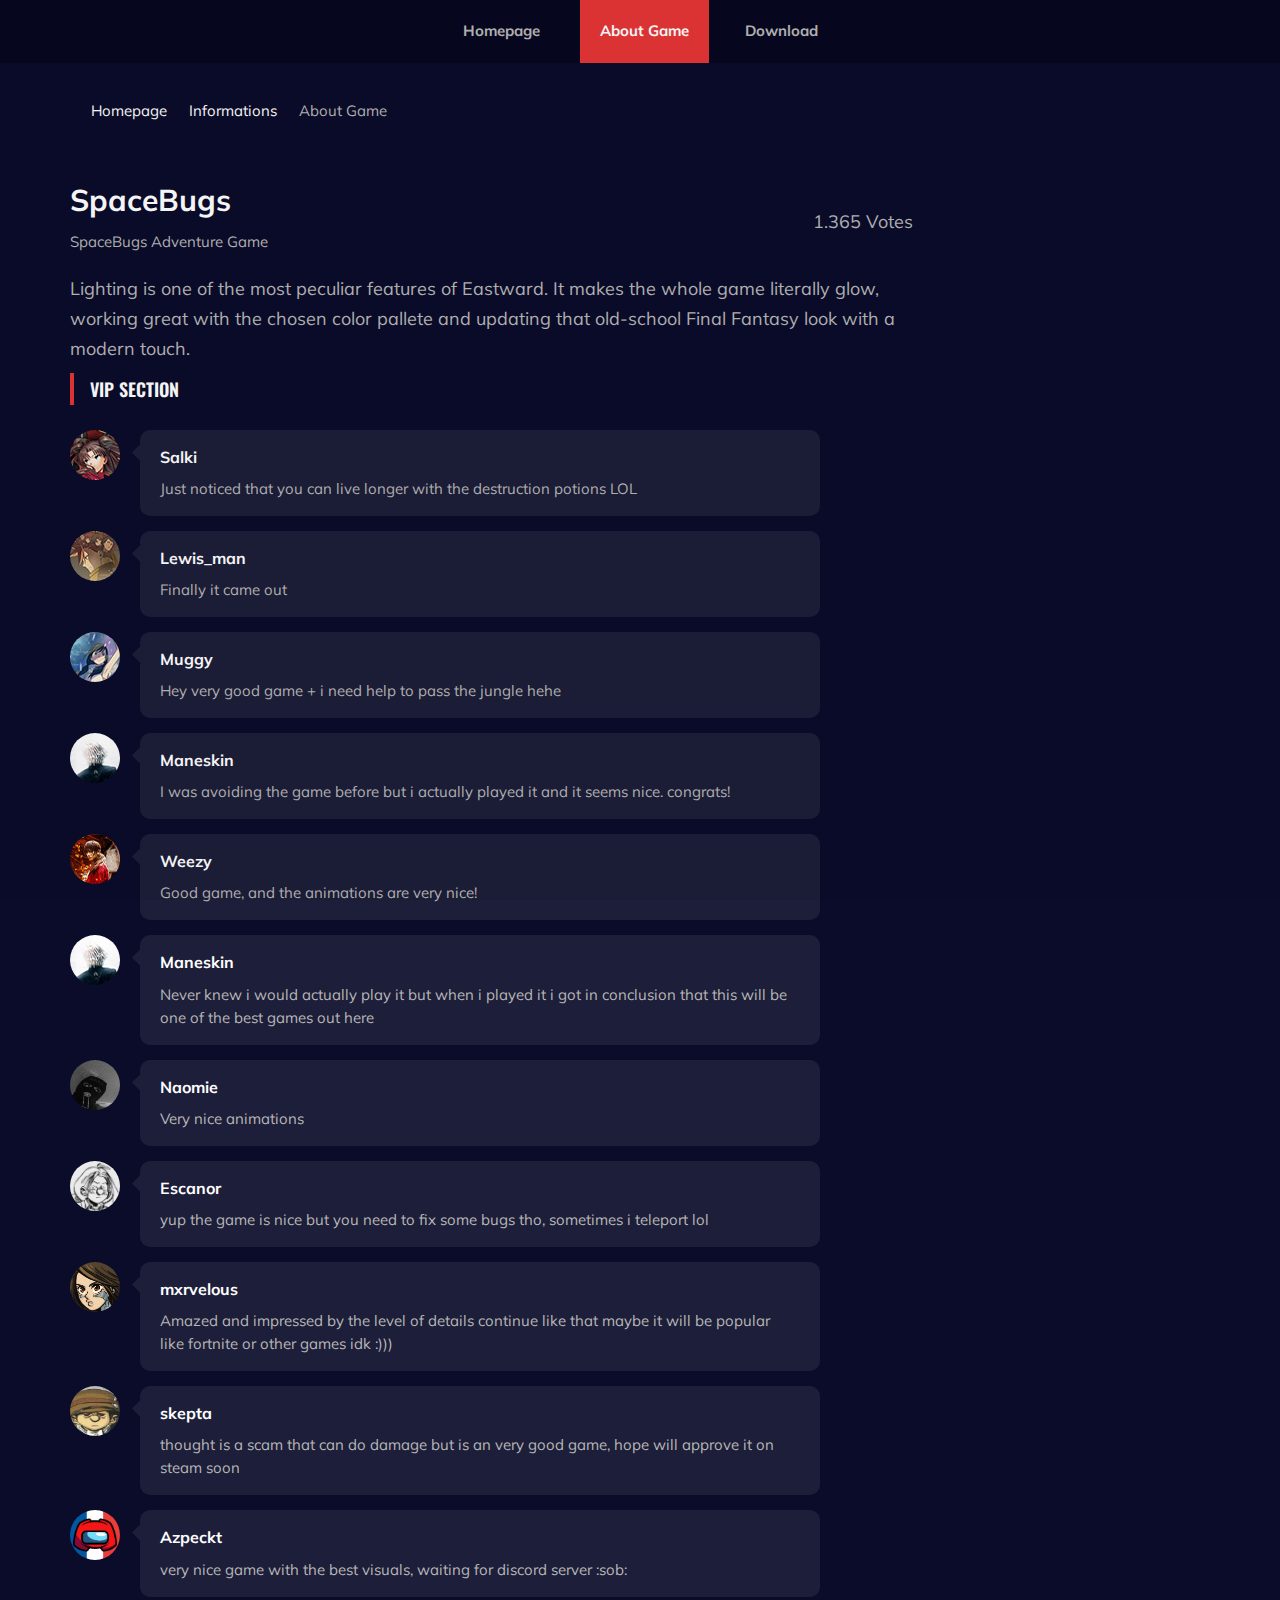
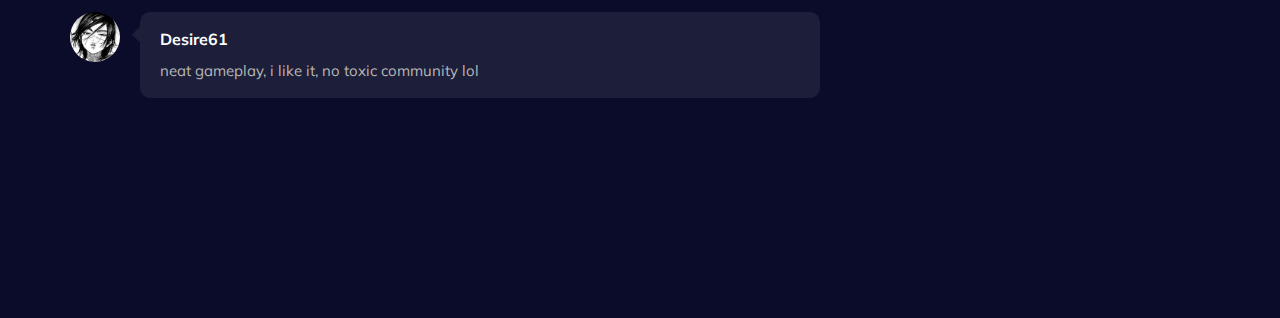
==== commit 0b47c234: "Update about-game.html" ====
--- a/about-game.html
+++ b/about-game.html
@@ -16,7 +16,7 @@
     <title>SpaceBugs - About Game</title>
     <meta name="description" content="Lighting is one of the most peculiar features of Eastward. It makes the whole game literally glow, working great with the chosen color pallete and updating that old-school Final Fantasy look with a modern touch."/>
     <meta name="viewport" content="width=device-width, initial-scale=1">
-    <link rel="icon" href="https://cdn.discordapp.com/icons/901415458316632135/6195b5ec599eca8008f4070674b9618c.webp?size=96" type="image/png">
+    <link rel="icon" href="https://cdn.discordapp.com/attachments/925267561841577984/925411697672486922/unknown.png" type="image/png">
 <meta name="theme-color" content=" #36393F">
   
 
@@ -258,4 +258,4 @@
 <!-- Mirrored from akatori.fun/about-game.html by HTTrack Website Copier/3.x [XR&CO'2014], Sun, 05 Dec 2021 18:10:56 GMT -->
 
 <!-- Mirrored from spacebug.repl.co/about-game.html by HTTrack Website Copier/3.x [XR&CO'2014], Sat, 01 Jan 2022 18:45:15 GMT -->
-</html>+</html>
